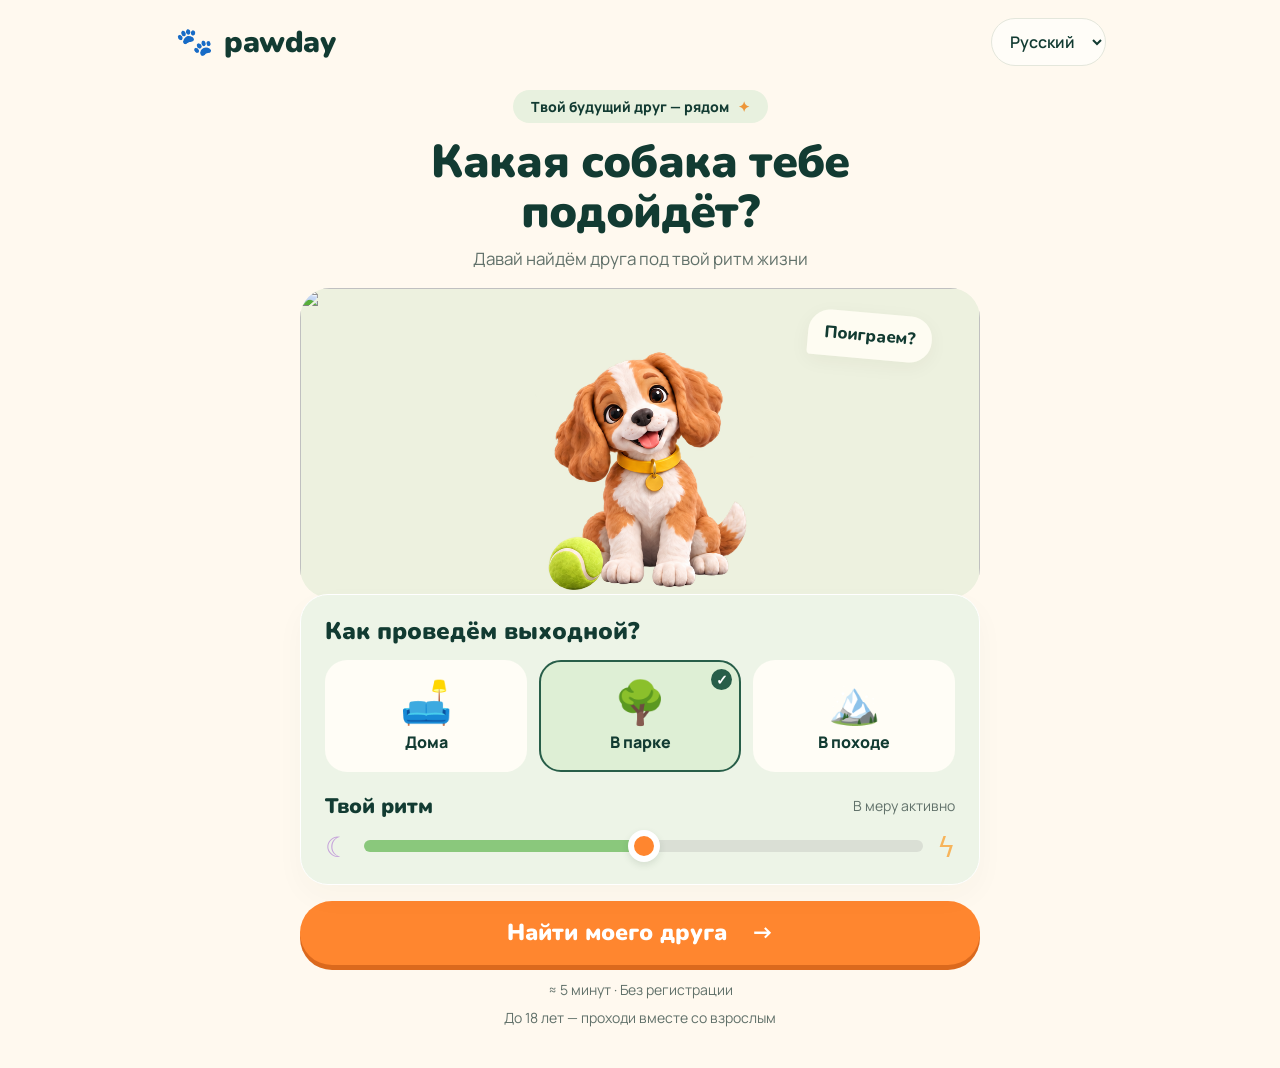
==== index.html @ 29324b91 "Publish Pawday v56 application and styles" ====
<!doctype html><html lang="ru"><head><meta charset="UTF-8"><meta name="viewport" content="width=device-width,initial-scale=1,viewport-fit=cover"><meta name="theme-color" content="#2349db"><title>Pawday — Твоя жизнь с собакой</title><meta name="description" content="Примерь жизнь с собакой: интерактивный подбор на русском, английском и китайском."><link rel="icon" type="image/svg+xml" href="data:image/svg+xml,%3Csvg xmlns='http://www.w3.org/2000/svg' viewBox='0 0 64 64'%3E%3Crect width='64' height='64' rx='18' fill='%232349db'/%3E%3Ctext x='10' y='47' font-size='44'%3E🐾%3C/text%3E%3C/svg%3E"><link rel="stylesheet" href="style.css"><link rel="stylesheet" href="youth-ui.css?v=24"><link rel="stylesheet" href="redesign.css?v=34"><link rel="stylesheet" href="playful.css?v=36"><link rel="stylesheet" href="results-design.css?v=53"><link rel="stylesheet" href="live-counter.css?v=47"><link rel="stylesheet" href="quiz-groups.css?v=51"><link rel="stylesheet" href="result-sharing.css?v=56"></head><body><a class="skip-link" href="#app">Skip to content</a><header><a class="brand" href="#" aria-label="Pawday"><span class="brand-icon" aria-hidden="true">🐾</span><span>pawday</span></a><div class="headright"><span id="prototype" class="badge"></span><select id="language" aria-label="Language"><option value="ru">Русский</option><option value="en">English</option><option value="zh">简体中文</option></select></div></header><main id="app"></main><script src="breeds.js?v=32"></script><script src="breed-evidence.js?v=32"></script><script src="app.js?v=51"></script><script src="breed-photos.js?v=55"></script><script src="breed-ratings.js?v=32"></script><script src="matching.js?v=54"></script><script src="youth-ui.js?v=31"></script><script src="breed-coats.js?v=34"></script><script src="coat-preferences.js?v=45"></script><script src="database-v6.js?v=55"></script><script src="database-v6-adapter.js?v=39"></script><script src="matcher-v6.js?v=51"></script><script src="matcher-v2-ui.js?v=51"></script><script src="live-counter.js?v=51"></script><script src="quiz-groups.js?v=51"></script><script src="redesign.js?v=51"></script><script src="playful.js?v=51"></script><script src="results-design.js?v=47&build=49"></script><script src="share-core.js?v=56"></script><script src="result-sharing.js?v=56"></script></body></html>
---- style.css ----
@import url('https://fonts.googleapis.com/css2?family=Manrope:wght@400;500;600;700;800&display=swap');
:root{font-family:Manrope,Arial,sans-serif;color:#172345;background:#f4f6fb;font-size:16px}*{box-sizing:border-box}body{margin:0}button,select{font:inherit}button,a,select{-webkit-tap-highlight-color:transparent}button{cursor:pointer}header{height:94px;max-width:1320px;margin:auto;padding:20px 40px;display:flex;align-items:center;justify-content:space-between}.brand{font-size:34px;font-weight:800;letter-spacing:-1.5px;text-decoration:none;color:#2349db;display:flex;align-items:center;gap:9px}.headright{display:flex;gap:18px;align-items:center}.badge{font-size:13px;border:1px solid #d4dbe9;border-radius:30px;padding:7px 12px;color:#52607d}select{padding:10px 12px;border:1px solid #cbd2e1;border-radius:12px;background:white;color:#172345;max-width:100%}main{max-width:1240px;margin:16px auto 40px}.shell{display:grid;grid-template-columns:390px 1fr;min-height:710px;background:white;border-radius:30px;overflow:hidden;box-shadow:0 14px 70px #17336e0a}.companion{background:#2349db;color:white;padding:38px 34px;display:flex;flex-direction:column;position:relative}.eyebrow{font-size:13px;font-weight:800;letter-spacing:1.8px;text-transform:uppercase}.companion h2{font-size:36px;line-height:1.16;letter-spacing:-1px;margin:20px 0 10px}.companion p{line-height:1.7;color:#e0e7ff;margin:0}.mascot{width:100%;aspect-ratio:1;object-fit:cover;border-radius:28px;margin:24px 0 18px}.trail{margin-top:auto;display:flex;gap:7px}.trail span{height:6px;background:#ffffff40;border-radius:10px;flex:1}.trail span.done{background:#ffdb69}.helper{margin-top:17px!important;font-size:14px}.work{padding:48px 54px;display:flex;flex-direction:column}.topline{display:flex;justify-content:space-between;align-items:center;color:#64708c;font-size:14px;gap:15px}.chapter{color:#2349db;font-weight:800}.progress{height:5px;background:#e9edf7;border-radius:8px;margin:18px 0 34px;overflow:hidden}.progress div{height:100%;background:#2349db;transition:width .3s}.work h1{font-size:38px;letter-spacing:-1.2px;line-height:1.22;margin:0 0 14px}.intro h1{font-size:52px;line-height:1.12}.sub{line-height:1.7;color:#64708c;margin:0 0 26px}.choices{display:grid;grid-template-columns:1fr 1fr;gap:12px;margin:6px 0 24px}.choice{min-height:96px;border:1.5px solid #dce2ed;background:#fff;border-radius:16px;padding:18px;text-align:left;display:flex;align-items:center;gap:12px;color:#243254;font-weight:600;transition:.15s}.choice:hover{background:#f7f9ff;border-color:#9ab0ff}.choice.selected{background:#edf2ff;border:2px solid #2349db;padding:17.5px;color:#1d3cc1}.ico{font-size:29px;flex-shrink:0}.check{margin-left:auto;color:#2349db;font-size:20px}.bottom{margin-top:auto;display:flex;align-items:center;justify-content:space-between;gap:16px;padding-top:22px}.primary{background:#2349db;color:white;border:0;border-radius:14px;padding:16px 26px;font-weight:700;box-shadow:0 5px 0 #1836aa;min-height:54px}.primary:hover{background:#1d3cc1}.primary:disabled{background:#d8deed;box-shadow:none;color:#78839e;cursor:default}.back,.textbutton{background:none;border:0;color:#60708e;padding:12px 0;font-weight:600}.yellow{background:#ffdd73;color:#172345;box-shadow:0 5px 0 #dcb750}.facts{display:flex;flex-wrap:wrap;gap:10px;margin:10px 0 35px}.facts span{background:#f0f3fa;border-radius:25px;padding:10px 14px;font-size:14px}.intro .eyebrow{color:#2349db;margin:10px 0 22px}.previewnote{padding:16px 18px;border-radius:14px;background:#f4f6fb;color:#61708d;font-size:14px;line-height:1.6;margin-top:28px}.result-wrap{background:white;border-radius:28px;padding:38px}.result-wrap h1{font-size:40px;letter-spacing:-1px;margin:12px 0}.result-top{display:flex;justify-content:space-between;gap:20px;align-items:center}.result-grid{display:grid;grid-template-columns:repeat(3,1fr);gap:18px;margin:28px 0}.dogcard{border:1px solid #dce2ed;border-radius:22px;padding:25px;display:flex;flex-direction:column}.dogcard:first-child{border:2px solid #2349db}.rank{font-weight:800;font-size:13px;color:#2349db;letter-spacing:1px}.dogcard h2{font-size:25px;line-height:1.3;margin:18px 0 5px}.latin{color:#758099;font-size:13px;margin-bottom:18px}.pill{align-self:flex-start;font-size:13px;background:#eff3ff;color:#2349db;border-radius:20px;padding:7px 10px}.dogcard h3{font-size:14px;margin:22px 0 7px}.dogcard p,.dogcard li{font-size:15px;line-height:1.65;color:#5d6c89}.dogcard ul{padding-left:19px;margin:0}.dogcard .textbutton{margin-top:auto;text-align:left;color:#2349db;padding-top:20px}.alert{background:#fff5d6;padding:18px 22px;border-radius:16px;line-height:1.65;margin:20px 0}.panel{background:#f3f6fd;padding:25px;border-radius:18px;margin:20px 0}.day{display:grid;grid-template-columns:repeat(3,1fr);gap:16px}.day p{line-height:1.7;color:#60708e}.day h3{margin-bottom:6px}.result-actions{display:flex;flex-wrap:wrap;gap:14px;align-items:center}.outline{background:white;border:1px solid #cbd4e7;color:#2349db;padding:14px 18px;border-radius:12px;font-weight:700}.compare{overflow:auto;margin:20px 0}table{border-collapse:collapse;width:100%;min-width:580px;font-size:14px}td,th{padding:15px;text-align:left;border-bottom:1px solid #dce2ed;line-height:1.5}th{color:#2349db}button:focus-visible,a:focus-visible,select:focus-visible{outline:3px solid #f2b832;outline-offset:4px}.footnote{font-size:13px;color:#76839a;line-height:1.7;margin-top:24px}.fade{animation:appear .25s ease}@keyframes appear{from{opacity:.5;transform:translateY(6px)}to{opacity:1;transform:none}}@media(min-width:1600px){main{margin-top:45px}}@media(max-width:1000px){main{margin:10px 20px 30px}.shell{grid-template-columns:290px 1fr}.companion{padding:30px 24px}.work{padding:35px 30px}.companion h2{font-size:29px}.intro h1{font-size:40px}.work h1{font-size:32px}.choice{padding:15px;min-height:100px}.choice.selected{padding:14.5px}.result-grid{gap:10px}.dogcard{padding:18px}}@media(max-width:720px){header{height:78px;padding:16px 20px}.brand{font-size:28px}.badge{display:none}.headright{gap:5px}main{margin:5px 12px 24px}.shell{grid-template-columns:1fr;min-height:0;border-radius:22px}.companion{min-height:118px;padding:20px 22px;display:block}.companion .eyebrow,.companion h2,.companion>p:not(.helper),.trail{display:none}.mascot{position:absolute;right:16px;top:6px;width:108px;margin:0;border-radius:18px}.companion .helper{max-width:64%;margin:10px 0!important;font-size:15px;color:white}.work{padding:27px 23px;min-height:540px}.intro{min-height:500px}.work h1{font-size:30px;letter-spacing:-.8px}.intro h1{font-size:39px}.choices{gap:10px}.choice{font-size:14px;min-height:94px;padding:12px;gap:8px}.choice.selected{padding:11.5px}.ico{font-size:25px}.progress{margin:16px 0 25px}.bottom{padding-top:15px}.primary{padding:15px 21px}.result-wrap{padding:24px 18px}.result-wrap h1{font-size:30px}.result-top{align-items:flex-start}.result-grid,.day{grid-template-columns:1fr}.dogcard{padding:22px}.result-actions>button{flex:1}.result-top .outline{padding:10px;font-size:13px}.previewnote{margin-top:20px}}@media(prefers-reduced-motion:reduce){*{animation:none!important;transition:none!important}}
.decision{margin:24px 0;padding:24px 28px;border:1px solid #c9d5f9;border-left:5px solid #2349db;border-radius:16px;background:#f1f5ff}.decision h2{font-size:21px;margin:0 0 12px;line-height:1.35}.decision p,.decision li{font-size:16px;line-height:1.7;color:#364768}.decision p{margin:0 0 12px}.decision ul{padding-left:21px;margin:0}.decision li+li{margin-top:9px}@media(max-width:720px){.decision{padding:20px}.decision h2{font-size:20px}}
.breed-details{margin:18px 0;border-top:1px solid #dce2ed;padding-top:16px}.breed-details summary{color:#2349db;cursor:pointer;font-weight:700;font-size:15px;line-height:1.5}.breed-details dt{font-weight:800;font-size:14px;margin:16px 0 5px}.breed-details dd{margin:0;font-size:15px;line-height:1.7;color:#5d6c89}.breed-details a,.panel a{color:#2349db;overflow-wrap:anywhere}.panel summary{font-weight:700;cursor:pointer}.panel>p{line-height:1.7}.result-grid:has(>.dogcard:only-child){grid-template-columns:minmax(280px,620px)}details summary:focus-visible{outline:3px solid #f2b832;outline-offset:4px}

.conditional-card{border-top:1px solid #dbe2ef;padding:20px 0}.panel li .textbutton{margin:6px 0}.bottom{flex-wrap:wrap}

.review-card{border-top:1px solid #dbe2ef;padding:20px 0}.individual-review>details>summary{cursor:pointer;padding:12px 0;font-weight:700}

.profile-summary{margin:1.5rem 0;padding-top:1rem;border-top:1px solid #dce1ef}.profile-summary dl{margin:0}.profile-summary dt{font-weight:700;margin-top:1rem;color:#1c2446}.profile-summary dd{margin:.35rem 0 0;line-height:1.55}.profile-summary ul{padding-left:1.2rem}.match-status{font-weight:600;color:#3045df}.dogcard .rank{line-height:1.5;letter-spacing:.05em}
---- youth-ui.css ----
/* Expressive editorial cards, clear touch targets, restrained motion. */
:root{--ink:#182240;--blue:#294be8;--blue-dark:#1733b2;--paper:#fff;--canvas:#edf0ff;--yellow:#ffdf58;--line:#d6ddf0;color:var(--ink);background:var(--canvas)}
body{background:var(--canvas)}
header{max-width:1320px;height:96px;padding:22px 36px}.brand{color:var(--ink);gap:10px;font-size:36px;letter-spacing:-2px}.brand-icon{font-size:25px;background:var(--yellow);width:45px;height:45px;border-radius:15px;display:grid;place-items:center;transform:rotate(-8deg)}.badge{border:0;color:#53607d;font-size:14px;padding:0}.headright{gap:24px}#language{border:1.5px solid var(--line);border-radius:99px;font-size:16px;padding:12px 17px;min-height:48px}
main{max-width:1248px;margin:14px auto 48px;padding:0 20px}.shell{border:0;border-radius:32px;box-shadow:none;grid-template-columns:310px minmax(0,1fr);min-height:720px;overflow:visible;background:transparent;gap:22px}.companion{border-radius:30px;overflow:hidden;background:var(--blue);padding:30px 26px;align-self:start;min-height:660px}.companion h2{font-size:36px;line-height:1.12;margin:28px 0 0;letter-spacing:-1.5px}.companion .eyebrow{font-size:12px;color:#ebefff}.mascot{width:calc(100% + 52px);margin:8px -26px 0;border-radius:0;aspect-ratio:1;object-fit:cover;mix-blend-mode:normal;height:auto}.guide-bubble{position:relative;display:flex;align-items:flex-start;gap:12px;background:var(--yellow);color:var(--ink);padding:18px;border-radius:20px 20px 20px 4px;margin-top:4px;transform:rotate(-2deg)}.guide-bubble>span{font-size:24px}.guide-bubble p{font-size:16px;line-height:1.5;color:var(--ink);margin:0}.art-caption{font-size:14px;line-height:1.5!important;margin:20px 0 0!important;color:white!important}.work{background:white;border-radius:30px;padding:34px 40px;min-width:0}.work h1{font-size:clamp(30px,3vw,42px);line-height:1.16;letter-spacing:-1.3px;max-width:750px;color:var(--ink)}h1:focus{outline:none}.sub{color:#52617d;font-size:17px;line-height:1.6;margin-bottom:20px}.welcome-shell{grid-template-columns:minmax(0,1.15fr) minmax(0,.85fr);gap:0;background:white;border-radius:34px;overflow:hidden;min-height:660px}.welcome-art{order:2;border-radius:0;align-self:stretch;min-height:0;padding:28px 30px}.welcome-art h2{display:none}.welcome-art .mascot{width:calc(100% + 60px);margin:5px -30px -28px}.welcome-art .guide-bubble{max-width:360px;margin:0 auto;transform:rotate(-4deg)}.welcome-art .art-caption{text-align:center;margin-top:26px!important}.welcome-shell .intro{order:1;padding:48px 44px;display:flex;justify-content:center;border-radius:0}.intro-label{font-size:13px;font-weight:800;letter-spacing:1.6px;margin-bottom:26px;color:var(--blue)}.intro h1{font-size:clamp(42px,4.8vw,66px);line-height:1.04;letter-spacing:-3px;margin-bottom:25px}.intro .sub{max-width:410px;font-size:18px}.facts{gap:8px;margin:2px 0 25px}.facts span{background:#f1f3ff;font-size:14px;padding:9px 11px;font-weight:600}.start-button{width:100%;display:flex;justify-content:space-between;align-items:center;font-size:18px;min-height:62px}.start-button>span{font-size:28px}.primary{border:2px solid var(--blue);border-radius:17px;box-shadow:0 4px 0 var(--blue-dark);background:var(--blue);min-height:54px;padding:14px 23px;font-size:16px;font-weight:800;transition:transform .15s,box-shadow .15s,background .15s}.primary:hover{background:var(--blue-dark);border-color:var(--blue-dark)}.primary:active{transform:translateY(3px);box-shadow:0 1px 0 var(--blue-dark)}.primary:disabled{border-color:#d9deeb;color:#65728c;background:#e4e8f1;box-shadow:none}.yellow{background:var(--yellow);border-color:var(--yellow);color:var(--ink);box-shadow:0 4px 0 #d2ad20}.yellow:hover{background:#ffe779;border-color:#ffe779}.family-hint{font-size:14px;line-height:1.6;color:#52617d;margin:22px 0 0}.intro-info{font-size:14px;margin:18px 0 0;color:#52617d;line-height:1.65}.intro-info summary{cursor:pointer;color:var(--ink);font-weight:700;padding:5px 0}.intro-info p{margin:14px 0 0}.chapters{display:flex;justify-content:space-between;gap:6px;padding:0 0 28px}.chapter-step{display:flex;align-items:center;gap:7px;color:#5d6982;font-size:13px;font-weight:700}.chapter-step b{display:grid;place-items:center;border-radius:50%;width:28px;height:28px;background:#f0f2f9;font-size:13px;flex-shrink:0}.chapter-step.current{color:var(--blue)}.chapter-step.current b{background:var(--yellow);color:var(--ink);box-shadow:0 0 0 3px #fff7cf}.chapter-step.complete b{background:var(--blue);color:white}.topline{font-weight:800;color:var(--blue);font-size:14px}.step-total{font-weight:500;color:#66728b}.progress{height:9px;margin:12px 0 30px;background:#e9edfb;border-radius:99px}.progress div{background:var(--blue);border-radius:99px;transition:width .25s ease}.question-content{flex:1}.answer-hint{font-size:14px;color:#5d6982;font-weight:600;margin:0 0 12px}.choices{gap:12px;margin:0 0 18px}.choice{position:relative;display:grid;grid-template-columns:40px 1fr 24px;align-items:center;gap:12px;min-height:104px;padding:18px 15px;border:2px solid #e0e4f0;border-radius:20px;box-shadow:0 3px 0 #e0e4f0;background:white;color:var(--ink);font-size:16px;line-height:1.4;font-weight:700;transition:transform .16s,background .16s,border-color .16s;touch-action:manipulation}.choice .ico{display:grid;place-items:center;font-size:30px;width:40px}.choice-marker{display:grid;place-items:center;width:24px;height:24px;border:1.5px solid #d7ddef;border-radius:50%;color:#71809b;font-size:16px}.choice.selected{padding:18px 15px;background:#eef1ff;border:2px solid var(--blue);box-shadow:0 3px 0 var(--blue);color:var(--blue-dark)}.choice.selected .choice-marker{background:var(--blue);color:white;border-color:var(--blue)}.choice:active{transform:translateY(2px)}@media(hover:hover){.choice:hover{transform:translateY(-2px);background:#f6f7ff;border-color:#b1bcf1}.choice.selected:hover{border-color:var(--blue)}}.question-help{font-size:14px;color:#53607a;line-height:1.65;margin-top:16px}.question-help summary{cursor:pointer;min-height:44px;padding:12px 0;font-weight:700}.question-help p{margin:0 0 12px}.bottom{padding:22px 0 4px;margin-top:16px;border-top:1px solid #e5e9f5;gap:12px;flex-wrap:wrap}.bottom .primary{margin-left:auto;min-width:160px}.back{padding:14px 8px;min-height:48px;font-size:16px;color:#4f5b78}.return-results{width:100%;text-align:right;font-size:14px}.select-label{display:block;font-weight:700;margin:14px 0 8px;font-size:16px}#favorite-breed{width:100%;min-height:58px;border:2px solid #cdd6ee;font-size:16px;border-radius:16px;padding:14px}.outline{border:2px solid var(--line);border-radius:16px;font-size:16px;min-height:48px}.result-wrap{background:transparent;border-radius:0;padding:16px 0}.result-top .eyebrow{font-size:13px}.result-wrap>h1{font-size:clamp(32px,4.5vw,54px);line-height:1.12;letter-spacing:-1.8px;max-width:880px;margin:24px 0 18px}.result-wrap>.sub{max-width:820px;font-size:18px}.result-grid{gap:18px;align-items:start}.dogcard{border:0;border-radius:25px;padding:25px;background:white;box-shadow:0 5px 0 #d9dff3;overflow:hidden}.dogcard:first-child{border:0}.rank{display:flex;align-items:center;gap:10px;font-size:13px;letter-spacing:0!important;color:var(--blue)}.option-number{background:var(--yellow);border-radius:12px;display:grid;place-items:center;width:38px;height:38px;font-size:16px;flex-shrink:0}.dogcard:nth-child(2) .option-number{background:#dce8ff}.dogcard:nth-child(3) .option-number{background:#ffdce6}.dogcard h2{font-size:28px;letter-spacing:-.8px;margin:20px 0 6px}.latin{font-size:14px;color:#56627c}.pill{font-size:14px;padding:8px 12px;border-radius:99px;background:#edf1ff;color:var(--blue-dark)}.dogcard h3{font-size:16px;font-weight:800;margin:20px 0 8px}.dogcard p,.dogcard li,.breed-details dd{font-size:16px;line-height:1.6;color:#4c5c78}.dogcard .group-label{font-size:14px;color:var(--blue-dark);font-weight:700;margin-bottom:0}.dogcard .textbutton{border-top:1px solid var(--line);padding:16px 0 0;margin-top:20px;font-size:16px}.match-reasons{margin:16px 0 0;color:#4c5c78}.match-reasons summary{font-size:15px;line-height:1.5;font-weight:700;cursor:pointer;padding:10px 0}.match-reasons li{margin:8px 0}.profile-summary{border-top:2px solid #eef1fa;margin:20px 0 0;padding-top:2px}.strength-list{list-style:none;padding:0!important}.strength-list li{padding:8px 0 8px 20px;position:relative}.strength-list li:before{content:'+';position:absolute;left:0;color:var(--blue);font-weight:800}.life-fact{display:flex;gap:12px;background:#f1f4ff;border-radius:16px;padding:16px;margin:18px 0}.life-fact>span{font-size:26px;color:var(--blue)}.life-fact strong{font-size:14px;color:var(--ink)}.life-fact p{font-size:15px!important;line-height:1.6;margin:7px 0 0}.life-fact a{color:var(--blue-dark)}.fact-fold{border-bottom:1px solid var(--line)}.fact-fold summary{cursor:pointer;padding:16px 0;font-weight:800;font-size:16px;color:var(--ink);line-height:1.5}.fact-fold summary>span{font-size:20px;color:var(--blue);margin-right:4px}.fact-fold h4{font-size:15px;margin:12px 0 6px}.fact-fold p{margin:8px 0 16px}.footnote,.dogcard .footnote{font-size:14px;line-height:1.6;color:#596781}.breed-details{margin:18px 0 0}.breed-details summary{font-size:15px;min-height:44px;padding:10px 0}.breed-details dt{font-size:15px}.panel{border-radius:22px;background:white;padding:26px}.panel h2{font-size:26px;letter-spacing:-.6px;line-height:1.25}.panel h3{font-size:23px;line-height:1.25}.panel p,.panel li{font-size:16px;line-height:1.65}.panel .profile-summary{max-width:780px}.panel .profile-summary h3{font-size:17px}.conditional-card,.review-card{padding:24px 0}.conditional-card h3,.review-card h3{margin-top:18px}.previewnote{background:#e3e9fb;color:#4a5c79;font-size:14px;line-height:1.7;border-radius:20px}.decision{background:#e1e8ff;border:0;border-left:4px solid var(--blue);border-radius:20px;padding:25px}.compare{background:white;border-radius:20px}td,th{font-size:15px}.skip-link{position:absolute;top:-100px;left:20px;background:var(--yellow);padding:12px 20px;color:var(--ink);z-index:10;border-radius:10px}.skip-link:focus{top:10px}button:focus-visible,a:focus-visible,select:focus-visible,summary:focus-visible{outline:3px solid #172345;outline-offset:4px}.fade{animation:appear .2s ease}.question-help[open],.fact-fold[open]{padding-bottom:8px}
@media(min-width:1400px){main{margin-top:20px}.welcome-shell{min-height:700px}.welcome-shell .intro{padding:55px}}
@media(max-width:1100px){.shell{grid-template-columns:260px minmax(0,1fr);gap:18px}.companion{padding:25px 22px}.mascot{width:calc(100% + 44px);margin-left:-22px;margin-right:-22px}.companion h2{font-size:31px}.work{padding:30px}.chapter-step{font-size:12px;gap:5px}.chapter-step b{width:25px;height:25px}.welcome-shell{grid-template-columns:1.1fr .9fr;gap:0}.welcome-shell .intro{padding:36px}.welcome-art .mascot{width:calc(100% + 44px);margin:10px -22px 0}.intro h1{font-size:51px}.choice{grid-template-columns:32px 1fr 22px;gap:8px;font-size:16px}.choice .ico{width:32px;font-size:27px}.result-grid{grid-template-columns:repeat(2,minmax(0,1fr))}}
@media(max-width:800px){header{padding:18px 22px;height:82px}.badge{display:none}main{padding:0 14px;margin:6px auto 30px}.shell{grid-template-columns:1fr;gap:12px;min-height:0}.quiz-shell .companion{min-height:0;padding:16px 20px;border-radius:20px;display:flex;flex-direction:row;align-items:center;gap:14px}.quiz-shell .companion .eyebrow,.quiz-shell .companion h2,.quiz-shell .art-caption{display:none}.quiz-shell .mascot{position:static;margin:0;width:62px;height:62px;border-radius:16px;flex-shrink:0}.quiz-shell .guide-bubble{background:none;transform:none;padding:0;margin:0}.quiz-shell .guide-bubble>span{display:none}.quiz-shell .guide-bubble p{color:white;font-size:14px;line-height:1.5;display:block}.work{padding:26px;border-radius:24px;min-height:0}.chapters{padding-bottom:22px}.chapter-step{font-size:13px;gap:6px}.progress{margin-bottom:24px}.work h1{font-size:33px}.choices{margin-top:0}.bottom{background:white;position:sticky;bottom:0;z-index:2;padding:16px 0 max(12px,env(safe-area-inset-bottom));margin-top:18px}.quiz-work{padding-bottom:0}.welcome-shell{gap:0;display:grid;grid-template-columns:1fr}.welcome-art{order:0;min-height:152px;padding:18px 20px;border-radius:0;display:flex;align-items:center;gap:18px}.welcome-art .eyebrow,.welcome-art .art-caption{display:none}.welcome-art .mascot{position:static;margin:-18px 0;width:145px;height:152px;border-radius:0;order:2;flex-shrink:0}.welcome-art .guide-bubble{transform:none;padding:14px;max-width:none;margin:0;border-radius:17px 17px 4px 17px;order:1}.welcome-art .guide-bubble p{font-size:15px;color:var(--ink);display:block}.welcome-art .guide-bubble>span{display:none}.welcome-shell .intro{padding:30px;min-height:0}.intro h1{font-size:45px;letter-spacing:-2px}.intro-label{margin-bottom:18px}.intro .sub{font-size:17px;max-width:500px}.facts{margin-bottom:22px}.result-wrap{padding:12px 4px}.result-wrap h1{font-size:38px;letter-spacing:-1.2px}.result-top .outline{font-size:14px;padding:10px 12px;flex-shrink:0}.result-top{gap:14px}.result-grid{grid-template-columns:1fr}.dogcard{padding:24px}.dogcard h2{font-size:30px}.result-wrap>.sub{font-size:16px}.day{grid-template-columns:1fr}.panel{padding:22px}.result-grid:has(>.dogcard:only-child){grid-template-columns:1fr}}
@media(max-width:430px){header{padding:15px 18px;height:76px}.brand{font-size:30px}.brand-icon{width:38px;height:38px;font-size:22px;border-radius:12px}#language{font-size:14px;min-height:44px;padding:10px 12px}main{padding:0 10px}.work{padding:23px 19px}.quiz-work{padding-bottom:0}.work h1{font-size:29px;letter-spacing:-.8px}.sub{font-size:16px}.choices{grid-template-columns:1fr}.choices.many-options{grid-template-columns:repeat(2,minmax(0,1fr))}.choice{min-height:76px;padding:15px 14px;grid-template-columns:35px 1fr 24px}.choice.selected{padding:15px 14px}.many-options .choice{grid-template-columns:1fr 24px;gap:6px;min-height:92px;padding:13px}.many-options .choice.selected{padding:13px}.many-options .ico{display:none}.choice-label{font-size:16px}.chapters{gap:8px}.chapter-step>span{position:absolute;width:1px;height:1px;overflow:hidden;clip-path:inset(50%);white-space:nowrap}.chapter-step{flex:1}.chapter-step b{width:100%;height:26px;border-radius:9px}.topline{font-size:13px}.quiz-shell .companion{padding:12px 16px;gap:10px}.quiz-shell .mascot{width:52px;height:52px}.bottom{gap:8px}.bottom .primary{padding:14px 16px;min-width:140px}.welcome-shell .intro{padding:26px 22px}.intro h1{font-size:41px;letter-spacing:-1.7px}.welcome-art{padding:14px 16px;min-height:130px;gap:8px}.welcome-art .mascot{width:112px;height:134px;margin:-14px 0}.welcome-art .guide-bubble{padding:12px}.welcome-art .guide-bubble p{font-size:14px}.intro-label{font-size:12px;margin-bottom:16px}.result-wrap>h1{font-size:33px}.result-top .eyebrow{font-size:11px;letter-spacing:1px}.dogcard{padding:22px}.panel h2{font-size:24px}}
@media(prefers-reduced-motion:reduce){*,*:before,*:after{animation:none!important;transition:none!important;scroll-behavior:auto!important}.choice:hover,.choice:active,.primary:active{transform:none}}

@media(hover:hover) and (prefers-reduced-motion:no-preference){.welcome-art .mascot{transition:transform .4s ease}.welcome-art:hover .mascot{transform:rotate(2deg) scale(1.025)}}
/* Compact questionnaire: keep every answer discoverable on a phone. */
.quiz-shell .companion{display:none}.quiz-shell{display:block;max-width:780px;margin:0 auto;min-height:0}.quiz-work{padding:24px 30px 12px;min-height:0}.quiz-work .chapters{padding-bottom:14px}.quiz-work .progress{height:7px;margin:9px 0 18px}.quiz-work h1{font-size:30px;line-height:1.18;margin-bottom:10px}.quiz-work .sub{font-size:16px;line-height:1.45;margin-bottom:12px}.quiz-work .answer-hint{margin-bottom:8px}.quiz-work .choices{gap:9px}.quiz-work .choice,.quiz-work .choice.selected{min-height:65px;padding:11px 13px;border-radius:14px;grid-template-columns:30px 1fr 22px;font-size:16px;box-shadow:0 2px 0 #dce2f0}.quiz-work .choice.selected{box-shadow:0 2px 0 var(--blue)}.quiz-work .ico{font-size:24px;width:30px}.quiz-work .choice-marker{width:22px;height:22px}.quiz-work .question-help{margin-top:4px}.quiz-work .question-help summary{min-height:40px;padding:9px 0}.quiz-work .bottom{margin-top:6px;padding-top:12px}.breed-photo{margin:0 0 20px}.breed-photo img{display:block;width:100%;aspect-ratio:4/3;object-fit:cover;border-radius:17px;background:#e8edfa}.breed-photo figcaption{font-size:12px;line-height:1.45;color:#5b6880;margin-top:7px}.breed-photo figcaption a{color:#4c5da0}.conditional-card .breed-photo,.review-card .breed-photo{max-width:360px}.photo-unavailable{background:#edf1fb;padding:24px;border-radius:16px;line-height:1.5}
@media(max-width:800px){.quiz-work{padding:20px 22px 0}.quiz-work .bottom{padding-bottom:max(12px,env(safe-area-inset-bottom))}.quiz-work h1{font-size:28px}}
@media(max-width:430px){header{height:66px;padding-top:10px;padding-bottom:10px}.quiz-work{padding:17px 16px 0}.quiz-work .chapters{padding-bottom:10px}.quiz-work h1{font-size:25px;line-height:1.15}.quiz-work .sub{font-size:15px;line-height:1.4;margin-bottom:10px}.quiz-work .choices,.quiz-work .choices.many-options{grid-template-columns:1fr;gap:8px;margin-bottom:6px}.quiz-work .choice,.quiz-work .choice.selected,.quiz-work .many-options .choice,.quiz-work .many-options .choice.selected{grid-template-columns:26px 1fr 20px;min-height:49px;padding:9px 10px;gap:9px}.quiz-work .many-options .ico{display:grid}.quiz-work .choice-label{font-size:15px;line-height:1.3}.quiz-work .ico{width:26px;font-size:22px}.quiz-work .choice-marker{width:20px;height:20px;font-size:14px}.quiz-work .progress{margin-bottom:15px}.quiz-work .bottom{padding-top:9px}.quiz-work .bottom .primary{min-height:48px;padding:11px 16px}.quiz-work .back{min-height:44px;padding:11px 4px}.quiz-work .question-help summary{padding:8px 0;min-height:36px}.quiz-work .answer-hint{font-size:13px}.quiz-work .topline{font-size:12px}}
@media(max-width:430px) and (max-height:730px){.quiz-work .chapters{display:none}.quiz-work h1{font-size:23px}.quiz-work .choice,.quiz-work .choice.selected,.quiz-work .many-options .choice,.quiz-work .many-options .choice.selected{min-height:46px;padding:8px 10px}.quiz-work .sub{margin-bottom:7px}}

.breed-photo img{object-fit:contain;background:white}.result-wrap>.panel>.breed-photo{max-width:360px}

@media(max-width:430px){.quiz-work .choices.numeric-options{grid-template-columns:repeat(2,minmax(0,1fr))}.quiz-work .numeric-options .choice,.quiz-work .numeric-options .choice.selected{grid-template-columns:1fr 20px;min-height:49px}.quiz-work .numeric-options .ico{display:none}}

.exploration-card{margin-top:24px;padding-top:20px;border-top:2px solid var(--line,#d8def0)}
.exploration-card .result-actions{gap:8px;flex-wrap:wrap}.exploration-card .outline{font-size:14px;min-height:44px;padding:8px 12px}

/* A photo wall for discovery; a compact, answer-driven meeting journey. */
.welcome-shell{grid-template-columns:minmax(0,1fr) minmax(0,1.12fr);min-height:0;align-items:stretch}
.dog-gallery{order:2;padding:28px;background:#304be7;color:white;min-width:0;overflow:hidden;position:relative}
.gallery-heading{display:flex;justify-content:space-between;align-items:center;font-size:13px;font-weight:800;letter-spacing:1px;margin-bottom:20px}.gallery-heading>span:last-child{color:#ffe364;font-size:30px}
.dog-mosaic{display:grid;grid-template-columns:repeat(3,minmax(0,1fr));gap:12px;align-items:start;padding:5px}
.mosaic-dog{margin:0;background:white;border-radius:18px;padding:7px;color:#192443;box-shadow:0 7px 0 #1934ae;transition:transform .2s;min-width:0}
.mosaic-dog img{display:block;width:100%;height:auto;aspect-ratio:1/1.2;object-fit:contain;background:white;border-radius:12px}
.mosaic-dog figcaption{padding:8px 4px 5px;line-height:1.25}.mosaic-dog strong{display:block;font-size:14px}.mosaic-dog figcaption span{display:inline-block;font-size:12px;color:#56627e;margin-top:5px}
.dog-0{transform:rotate(-5deg);margin-top:16px}.dog-1{transform:rotate(3deg)}.dog-2{transform:rotate(5deg);margin-top:18px}.dog-3{transform:rotate(-3deg)}.dog-4{transform:rotate(4deg);margin-top:12px}.dog-5{transform:rotate(-4deg)}
.gallery-footer{display:flex;align-items:center;gap:14px;margin:24px 4px 12px}.gallery-footer>span{font-size:38px;color:#ffe364}.gallery-footer p{font-size:18px;font-weight:700;line-height:1.35;color:white;margin:0}.gallery-credits{font-size:12px;line-height:1.5;color:#e4e9ff}.gallery-credits summary{cursor:pointer;min-height:28px}.gallery-credits a{color:white}
.friendship-journey{margin:13px 0 17px;background:#f0f3ff;border-radius:18px;padding:10px 14px 8px}.journey-labels{display:flex;justify-content:space-between;font-size:13px;font-weight:700;color:#3447b1}.journey-lane{height:48px;position:relative;margin:0 8px 0 0}.journey-track{position:absolute;left:20px;right:28px;top:26px;border-top:3px dashed #bdc7f2}.journey-traveller{position:absolute;left:calc(var(--journey) * (100% - 100px));top:8px;animation:journey-walk .55s ease-out both;z-index:2}.journey-traveller>span{display:grid;place-items:center;width:38px;height:38px;border:3px solid #233dc8;background:#ffe365;color:#192443;border-radius:50%;font-size:29px;line-height:1}.journey-dog{position:absolute;right:0;top:0;width:52px;height:52px;object-fit:cover;border-radius:50%;border:3px solid white;background:#304be7}.journey-heart{position:absolute;right:59px;top:14px;color:#df4775;font-size:24px}.journey-caption{font-size:12px!important;line-height:1.35!important;margin:5px 0 0!important;color:#53617e!important}
@keyframes journey-walk{from{left:calc(var(--journey-from) * (100% - 100px))}to{left:calc(var(--journey) * (100% - 100px))}}
@media(hover:hover){.mosaic-dog:hover{transform:translateY(-5px) rotate(0)}}
@media(max-width:800px){.welcome-shell{display:flex;flex-direction:column}.welcome-shell .intro{order:1;padding:28px}.dog-gallery{order:2;padding:20px}.dog-mosaic{grid-template-columns:repeat(3,minmax(0,1fr));gap:12px}.mosaic-dog img{aspect-ratio:1.1}.welcome-shell .intro h1{max-width:600px}.gallery-footer{margin-top:16px}}
@media(max-width:430px){.welcome-shell .intro{padding:23px 21px}.intro h1{font-size:38px}.intro .sub{font-size:16px;margin-bottom:12px}.intro-label{margin-bottom:14px}.facts{margin-bottom:16px}.family-hint{margin-top:14px}.dog-gallery{padding:16px 12px}.gallery-heading{font-size:11px;letter-spacing:.5px;margin-bottom:10px}.dog-mosaic{gap:9px}.mosaic-dog{padding:4px;border-radius:13px}.mosaic-dog strong{font-size:12px}.mosaic-dog figcaption{padding:6px 2px}.mosaic-dog figcaption span{font-size:12px}.gallery-footer p{font-size:16px}.friendship-journey{margin:9px 0 12px;padding:7px 10px 6px}.journey-labels{font-size:12px}.journey-lane{height:43px}.journey-dog{width:46px;height:46px}.journey-traveller>span{width:33px;height:33px;font-size:25px}.journey-caption{font-size:12px!important}}
@media(prefers-reduced-motion:reduce){.journey-traveller{animation:none}.mosaic-dog{transition:none}}

/* Override intrinsic HTML image height at every result-card width. */
.breed-photo{width:100%;max-width:400px;min-width:0}.breed-photo img{width:100%;height:auto;max-height:300px;aspect-ratio:4/3;object-fit:contain}.dogcard,.conditional-card,.review-card,.exploration-card{min-width:0}.mosaic-dog{align-self:stretch}.mosaic-dog img{max-width:100%;height:auto}
@media(max-width:600px){.breed-photo img{max-height:230px}.dog-mosaic .mosaic-dog{transform:none;margin-top:0}.dog-mosaic{align-items:stretch}.mosaic-dog strong{overflow-wrap:anywhere}}

.story-opening{order:2;display:flex;flex-direction:column;justify-content:center;background:#eaf0ff;padding:24px;min-width:0}.story-opening img{display:block;width:100%;height:auto;aspect-ratio:3/2;object-fit:contain;border-radius:24px}.story-opening p{font-size:20px;line-height:1.45;text-align:center;font-weight:700;color:#253cba;max-width:430px;margin:18px auto}.welcome-shell+.dog-gallery{margin-top:22px;border-radius:28px}.welcome-shell+.dog-gallery .dog-mosaic{grid-template-columns:repeat(6,minmax(0,1fr))}.welcome-shell+.dog-gallery .mosaic-dog img{aspect-ratio:1}.story-finish{display:flex;align-items:center;gap:22px;border-radius:24px;background:#edf2ff;margin:16px 0 24px;padding:12px 20px;overflow:hidden}.story-finish img{width:210px;height:140px;object-fit:contain;flex-shrink:0;border-radius:18px}.story-finish span{font-size:12px;font-weight:800;letter-spacing:1px;color:#3448bd}.story-finish p{font-size:26px;line-height:1.2;color:#172444;font-weight:800;margin:8px 0}.friendship-journey{background:#304be7;box-shadow:0 4px 0 #1b32ac;border:2px solid #304be7}.journey-labels{color:white}.journey-caption{color:#fff!important}.journey-track{border:0;height:8px;background:#798bff;border-radius:9px;overflow:hidden}.journey-track:after{content:'';display:block;width:calc(var(--journey) * 100%);height:100%;background:#ffe365;border-radius:9px;transition:width .4s}.journey-traveller>span{border-color:white;background:#ffe365;box-shadow:0 2px 0 #142990}.journey-heart{color:#ffdb6c}.journey-dog{border-color:#ffe365}
@media(max-width:800px){.story-opening{order:0;padding:12px 20px}.story-opening img{max-height:230px}.story-opening p{font-size:17px;margin:8px auto}.welcome-shell+.dog-gallery .dog-mosaic{grid-template-columns:repeat(3,minmax(0,1fr))}.story-finish{gap:12px;padding:10px 12px}.story-finish img{width:140px;height:105px}.story-finish p{font-size:21px}}
@media(max-width:430px){.story-opening img{max-height:190px}.story-opening p{font-size:16px}.story-finish img{width:110px;height:90px}.story-finish p{font-size:18px}.story-finish span{font-size:11px;letter-spacing:.3px}.story-finish{margin:12px 0 18px}.friendship-journey{margin-bottom:15px}}
@media(prefers-reduced-motion:reduce){.journey-track:after{transition:none}}
---- redesign.css ----
@import url('https://fonts.googleapis.com/css2?family=Manrope:wght@400;500;600;700&family=Unbounded:wght@600;700&display=swap');
:root{--bg:#edeffb;--ink:#171c45;--muted:#4a5078;--accent:#2f43c8;--line:#e2e5f5;--yellow:#f6d55c;--display:Unbounded,Manrope,sans-serif;background:var(--bg);color:var(--ink);font-family:Manrope,Arial,sans-serif}
body{background:var(--bg);color:var(--ink);padding-top:env(safe-area-inset-top,0px);padding-bottom:env(safe-area-inset-bottom,0px)}
body>header{max-width:1060px;height:auto;padding:24px 24px 0}.brand{font:700 24px var(--display);letter-spacing:-.5px;color:var(--ink);gap:10px}.brand-icon{width:40px;height:40px;border-radius:12px;background:var(--yellow);display:grid;place-items:center;font-size:23px}#prototype{display:none}#language{height:44px;border:1.5px solid #d3d7f0;border-radius:24px;background:white;color:var(--ink);padding:0 14px;font-weight:600}main#app{max-width:1060px;margin:auto;padding:0 24px 40px}button:focus-visible,a:focus-visible,select:focus-visible{outline:3px solid var(--accent);outline-offset:4px}
.template-page{max-width:590px;margin:auto}.template-page.is-opening{max-width:none}.template-intro{padding-top:44px;display:grid;grid-template-columns:1fr 1fr;column-gap:44px;align-items:center}.template-hero .eyebrow{font-size:12px;letter-spacing:2.4px;color:var(--accent);font-weight:700}.template-hero h1{font:700 clamp(28px,3.6vw,42px)/1.16 var(--display);letter-spacing:-.8px;margin:16px 0}.template-hero p{font-size:17px;line-height:1.6;color:var(--muted);margin:0}.template-examples{grid-column:2;grid-row:1/3;min-width:0}.template-fan{position:relative;height:274px;max-width:390px;margin:20px auto 0}.fan-slot{position:absolute;top:38px}.fan-slot.left{left:4px;transform:rotate(-9deg)}.fan-slot.right{right:4px;transform:rotate(9deg)}.fan-slot.center{left:50%;top:0;margin-left:-80px;z-index:2}.fan-card{width:138px;padding:10px;background:#fff;border-radius:20px;box-shadow:0 10px 24px #171c451a;display:flex;flex-direction:column;gap:8px;animation:template-float 4.2s ease-in-out infinite}.center .fan-card{width:160px;padding:12px;border-radius:22px;box-shadow:0 16px 36px #171c452e}.left .fan-card{animation-delay:-1.4s}.right .fan-card{animation-delay:-2.8s}.fan-photo{height:96px;background:#eef0ff;border-radius:14px;overflow:hidden}.center .fan-photo{height:116px;background:#fde7c8}.right .fan-photo{background:#ffe3d3}.fan-photo img{height:100%;width:100%;object-fit:contain}.fan-card strong{font-size:14px;line-height:1.3}.center strong{font-size:16px}.fan-match{align-self:flex-start;border-radius:10px;background:var(--bg);color:var(--accent);padding:4px 8px;font-size:12px;font-weight:700}.center .fan-match{background:var(--accent);color:white}.fan-caption{text-align:center;font-size:14px;color:var(--muted);margin:6px 0}.template-consider{padding-top:28px;font-size:14px}.template-chips{display:flex;flex-wrap:wrap;gap:8px;margin-top:12px}.template-chips span{display:flex;align-items:center;gap:6px;background:#fff;border-radius:18px;padding:8px 12px;font-weight:600}.template-chips i{font-style:normal;color:var(--accent);font-size:18px}.template-meta{font-size:14px;color:var(--muted);line-height:1.6}
.template-question-wrap{position:relative;max-width:560px;margin:106px auto 0}.template-dog{position:absolute;right:18px;top:-104px;width:140px;height:120px;object-fit:contain;z-index:1}.template-dog.happy{animation:template-hop .5s ease-in-out}.template-question{position:relative;padding:28px;border-radius:28px;background:#fff;box-shadow:0 12px 32px #171c451a;display:flex;flex-direction:column;gap:16px}.template-progress-top{display:flex;justify-content:space-between;font-size:14px;font-weight:700;color:var(--muted)}.template-progress{height:6px;background:var(--bg);border-radius:4px;overflow:hidden;margin-top:-8px}.template-progress>div{height:100%;background:var(--accent);border-radius:4px;transition:width .4s}.template-question h2{font:700 23px/1.25 var(--display);letter-spacing:-.4px;margin:4px 0 0}.template-question-sub{font-size:16px;line-height:1.5;color:var(--muted);margin:0}.template-answer-hint{font-size:14px;margin:0;color:var(--muted)}.template-options{display:flex;flex-direction:column;gap:10px}.template-option{display:flex;align-items:center;justify-content:space-between;gap:14px;min-height:56px;padding:14px 18px;border-radius:16px;border:2px solid var(--line);background:#fff;color:var(--ink);text-align:left;font-size:16px;font-weight:600;line-height:1.4;transition:background .2s,border-color .2s}.template-option:hover{border-color:#aab3ef}.template-dot{width:20px;height:20px;flex-shrink:0;border:2px solid #c5cae6;border-radius:50%;background:white}.template-dot.multi{border-radius:6px}.template-option[aria-pressed=true]{border-color:var(--accent);background:#eef0ff}.template-option[aria-pressed=true] .template-dot{border:6px solid var(--accent)}.template-next{display:flex;align-items:center;justify-content:space-between;min-height:60px;padding:16px 22px;border:0;border-radius:18px;background:var(--yellow);box-shadow:0 5px 0 #c9a93a;color:var(--ink);font-size:17px;font-weight:700}.template-next[hidden]{display:none}.template-next:active{transform:translateY(3px);box-shadow:0 2px 0 #c9a93a}.template-back{background:none;border:0;color:var(--muted);padding:10px;font-size:14px;min-height:44px}.template-help{font-size:14px;color:var(--muted)}.template-help summary{cursor:pointer;padding:8px 0}.template-help p{line-height:1.6}.template-hint,.template-footnote{text-align:center;font-size:14px;line-height:1.5;color:var(--muted);margin:0}.template-footnote{max-width:550px;margin:24px auto}.result-wrap h1,.result-wrap h2{font-family:var(--display)}.result-wrap{padding-top:36px}.dogcard,.panel,.decision{border-radius:24px;box-shadow:0 10px 24px #171c450d}.primary{background:var(--yellow);color:var(--ink);box-shadow:0 5px 0 #c9a93a}.breed-photo img{object-fit:contain;background:transparent}
@keyframes template-float{50%{transform:translateY(-8px)}}@keyframes template-hop{50%{transform:translateY(-12px)}}
@media(max-width:700px){body>header{max-width:430px;padding:20px 20px 0}.brand{font-size:22px}main#app{padding:0 20px 40px}.template-page{max-width:390px}.template-page.is-opening{max-width:390px}.template-intro{display:flex;flex-direction:column;align-items:stretch;padding-top:32px;gap:0}.template-hero h1{font-size:31px;line-height:1.12;margin:14px 0}.template-hero p{font-size:16px;line-height:1.5}.template-fan{height:262px;margin-top:28px}.template-consider{padding-top:28px}.template-question-wrap{margin-top:96px}.template-question{padding:24px 20px;gap:18px}.template-question h2{font-size:22px}.template-progress{margin-top:-10px}.result-wrap h1{font-size:28px}.result-wrap h2{font-size:21px}}
@media(max-width:360px){.template-hero h1{font-size:27px}.fan-card{width:118px}.center .fan-card{width:146px}.fan-slot.center{margin-left:-73px}.template-option{padding:12px}.template-question{padding:22px 16px}}
@media(prefers-reduced-motion:reduce){*,*::before,*::after{animation:none!important;transition:none!important;scroll-behavior:auto!important}}

/* Six aligned frames: idle wag on row one, a one-shot ball game on row two. */
.template-dog.mascot-button{border:0;padding:0;background:transparent;box-shadow:none;display:grid;place-items:center;cursor:pointer;border-radius:20px;touch-action:manipulation}
.mascot-sprite{display:block;width:120px;height:120px;background-image:url('mascot-sprites.png');background-size:300% 200%;background-repeat:no-repeat;animation:mascot-wag 1.2s steps(1,end) infinite}
.mascot-button.is-playing .mascot-sprite{animation:mascot-play 1.1s steps(1,end) 1,mascot-wag 1.2s steps(1,end) 1.1s infinite}
@keyframes mascot-wag{0%,100%{background-position:0 0}25%,75%{background-position:50% 0}50%{background-position:100% 0}}
@keyframes mascot-play{0%{background-position:0 100%}25%{background-position:50% 100%}55%{background-position:100% 100%}80%,100%{background-position:0 0}}
@media(prefers-reduced-motion:reduce){.mascot-sprite,.mascot-button.is-playing .mascot-sprite{animation:none!important;background-position:0 0}.mascot-button:active{opacity:.85}}

/* Compact questions retain readable text and 44px touch targets. */
.template-question{padding:20px;gap:10px;border-radius:24px}
.template-question h2{font-size:21px;line-height:1.22;margin:4px 0}
.template-progress{margin-top:-3px}
.template-options{gap:7px}
.template-option{min-height:46px;padding:9px 13px;gap:10px;border-radius:13px;font-size:16px;line-height:1.3;transition:background .18s,border-color .18s,transform .15s}
.template-option:active{transform:scale(.98)}
.template-dot{width:18px;height:18px}
.template-help summary{padding:5px 0;min-height:32px}
.compact-actions{display:flex;align-items:center;flex-wrap:wrap;gap:8px}
.compact-actions .template-next{order:2;flex:1;min-height:46px;padding:11px 16px;font-size:16px;border-radius:14px}
.compact-actions .template-next:disabled{background:#eceef8;color:#6b7191;box-shadow:none;cursor:default}
.compact-actions .template-back{order:1;min-height:44px;padding:8px 10px}
.compact-actions .template-hint{order:3;flex-basis:100%;font-size:14px;margin-top:2px}
.compact-actions [data-return-results]{order:4;flex-basis:100%}
.selection-count{display:inline-block;font-weight:700;color:var(--accent);margin-left:6px}
.template-footnote{margin:14px auto;font-size:14px}
.question-enter{animation:question-arrive .23s ease-out}
.answer-pop .template-dot{animation:answer-check .25s ease-out}
@keyframes question-arrive{from{opacity:.4;transform:translateY(9px)}to{opacity:1;transform:translateY(0)}}
@keyframes answer-check{50%{transform:scale(1.25)}}
@media(max-width:700px){
 body>header{padding-top:12px}
 main#app{padding:0 14px 20px}
 .template-question{padding:16px;gap:9px}
 .template-question h2{font-size:20px}
 .template-options{gap:6px}
 .template-option{padding:8px 12px;min-height:44px}
 .template-page:not(.is-opening) .template-footnote{margin-top:12px}
}
@media(prefers-reduced-motion:reduce){.question-enter,.answer-pop .template-dot{animation:none}.template-option{transition:none}}
---- playful.css ----
@import url('https://fonts.googleapis.com/css2?family=Nunito:wght@600;700;800;900&display=swap');
:root{--bg:#fff9ef;--ink:#123b32;--muted:#61716a;--accent:#285e49;--line:#e4e9dd;--yellow:#ff862f;--display:Nunito,Manrope,sans-serif;background:var(--bg);color:var(--ink)}
body{background:var(--bg);color:var(--ink)}
body>header{max-width:980px;padding:18px 24px 0}.brand{font-family:var(--display);font-size:30px;font-weight:900;color:var(--ink)}.brand-icon{color:#ff862f;background:transparent;font-size:29px}#language{border-color:#e4e7dc;background:#fffdf8;color:var(--ink)}
main#app{max-width:980px}.playful-home{max-width:820px;margin:auto;padding-top:24px}.playful-heading{text-align:center;max-width:620px;margin:auto}.home-kicker{display:inline-block;background:#e8f1df;border-radius:30px;padding:7px 18px;font-weight:800;font-size:14px}.home-kicker span{color:#ed9639;margin-left:6px}.playful-heading h1{font:900 clamp(32px,5vw,46px)/1.08 var(--display);letter-spacing:-.8px;margin:14px auto 10px;max-width:600px}.playful-heading p{font-size:17px;line-height:1.5;color:var(--muted);margin:0}
.playful-scene{position:relative;isolation:isolate;height:310px;overflow:hidden;border-radius:30px;margin:16px auto 0;max-width:680px;background:#edf1df}.scene-backdrop{position:absolute;width:100%;height:100%;inset:0;object-fit:cover;opacity:0;transition:opacity .45s ease;z-index:-1}.scene-backdrop.is-visible{opacity:1}.home-pet{position:absolute;left:50%;bottom:0;width:260px;height:260px;margin-left:-130px}.home-dog{border:0;background:none;padding:0;display:block;width:100%;height:100%;border-radius:40%;cursor:pointer}.home-dog .mascot-sprite{width:100%;height:100%;background-size:300% 200%;animation:mascot-wag 1.2s steps(1,end) infinite}.home-ball{position:absolute;left:10%;bottom:4%;width:23%;height:23%;border:0;border-radius:50%;background:transparent;cursor:pointer;z-index:3}.home-ball:hover{box-shadow:0 0 0 3px #ffffffa6}.scene-speech{position:absolute;right:7%;top:25px;max-width:190px;background:#fffdf4ed;padding:12px 16px;border-radius:22px 22px 22px 4px;font:800 17px/1.3 var(--display);transform:rotate(5deg);box-shadow:0 5px 20px #4734140c}.scene-heart{position:absolute;left:24%;top:34%;color:#ff9858;font-size:28px;pointer-events:none;opacity:0}.pet-greet .home-dog{animation:pet-hello .9s ease-in-out}.pet-greet~.scene-heart{animation:heart-hello 1s ease-out}.pet-catch .mascot-sprite{animation:mascot-play 1.15s steps(1,end) 1,mascot-wag 1.2s steps(1,end) 1.15s infinite}.playful-scene[data-rhythm="0"] .mascot-sprite{animation:none;background-position:0 0}.playful-scene[data-rhythm="2"] .mascot-sprite{animation:mascot-play 1.8s steps(1,end) infinite}.playful-scene .pet-catch .mascot-sprite{animation:mascot-play 1.15s steps(1,end) 1,mascot-wag 1.2s steps(1,end) 1.15s infinite}.playful-scene .pet-greet .mascot-sprite{animation:mascot-wag .6s steps(1,end) 2}
.playful-controls{position:relative;max-width:680px;margin:-4px auto 0;background:#edf4e7;border:1px solid #fff;border-radius:28px;padding:22px 24px;box-shadow:0 12px 30px #314d2c08}.playful-controls h2{font:900 24px/1.2 var(--display);margin:0 0 14px}.place-options{display:grid;grid-template-columns:repeat(3,minmax(0,1fr));gap:12px}.place-option{position:relative;display:flex;flex-direction:column;align-items:center;justify-content:center;gap:7px;min-height:112px;padding:12px 6px;border:2px solid transparent;border-radius:22px;background:#fffdf6;color:var(--ink);font-weight:800;font-size:16px;transition:transform .2s,background .2s,border-color .2s}.place-option:hover{transform:translateY(-3px)}.place-option:active{transform:scale(.96)}.place-option[aria-pressed=true]{border-color:#285e49;background:#deefd5}.place-icon{font-size:42px;line-height:1.1}.place-check{position:absolute;top:7px;right:7px;width:21px;height:21px;border-radius:50%;background:#285e49;color:white;font-size:14px;display:grid;place-items:center;opacity:0}.place-option[aria-pressed=true] .place-check{opacity:1}.rhythm-heading{display:flex;justify-content:space-between;align-items:center;gap:12px;margin-top:20px}.rhythm-heading label{font:900 21px var(--display)}.rhythm-heading output{font-size:14px;color:var(--muted)}.rhythm-track{display:flex;align-items:center;gap:14px;margin-top:10px}.rhythm-track>span{font-size:28px;line-height:1;color:#c6a3db}.rhythm-track>span:last-child{color:#f7b45b}.rhythm-track input{width:100%;min-width:0;appearance:none;-webkit-appearance:none;height:12px;border-radius:12px;background:linear-gradient(to right,#8ac87c 0 var(--fill),#dadfd5 var(--fill) 100%);margin:10px 0;cursor:pointer}.rhythm-track input::-webkit-slider-thumb{appearance:none;-webkit-appearance:none;width:32px;height:32px;background:#ff862f;border:6px solid #fff;border-radius:50%;box-shadow:0 3px 7px #314d2c20}.rhythm-track input::-moz-range-thumb{width:20px;height:20px;background:#ff862f;border:6px solid white;border-radius:50%;box-shadow:0 3px 7px #314d2c20}.rhythm-track input:focus-visible{outline:3px solid #285e49;outline-offset:9px}
.playful-start{display:flex;align-items:center;justify-content:center;gap:24px;width:100%;max-width:680px;min-height:64px;margin:16px auto 0;padding:14px 24px;border:0;border-radius:36px;background:#ff862f;color:#fff;font:900 23px/1.3 var(--display);box-shadow:0 5px 0 #db691d;transition:transform .15s}.playful-start:active{transform:translateY(3px);box-shadow:0 2px 0 #db691d}.playful-meta,.playful-family{text-align:center;color:var(--muted);font-size:14px;line-height:1.5;margin:14px 0 0}.playful-family{margin:7px 0 0}
.template-question,.dogcard,.panel{background:#fffdf8}.template-question h2{font:900 23px/1.15 var(--display)}.template-options{display:grid;grid-template-columns:repeat(2,minmax(0,1fr));gap:8px}.template-option{position:relative;flex-direction:column;justify-content:center;text-align:center;gap:5px;min-height:91px;padding:10px 20px;border-color:#e4e9dd;background:#f5f6ed;font-size:16px;font-weight:700}.template-option .template-dot{position:absolute;right:7px;top:7px;width:15px;height:15px}.template-option[aria-pressed=true]{background:#e2f0db;border-color:#285e49}.template-option[aria-pressed=true] .template-dot{border-color:#285e49}.quiz-tile-icon{font-size:28px;line-height:1.1;display:block}.template-options .template-option:last-child:nth-child(odd){grid-column:1/-1;flex-direction:row;min-height:56px;gap:10px}.template-next,.primary{background:#ff862f;color:white;box-shadow:0 4px 0 #db691d}.template-progress>div{background:#72ad65}.template-question-wrap{max-width:580px}.selection-count{color:#285e49}.result-wrap h1,.result-wrap h2{font-family:var(--display);font-weight:900}.pill{background:#e8f1df;color:#285e49}
@keyframes pet-hello{0%,100%{transform:rotate(0)}35%{transform:rotate(-7deg) translateY(-4px)}70%{transform:rotate(4deg)}}@keyframes heart-hello{0%{opacity:0;transform:translateY(10px) scale(.7)}40%{opacity:1}100%{opacity:0;transform:translateY(-24px) scale(1.1)}}
@media(max-width:700px){body>header{max-width:480px;padding:12px 18px 0}.brand{font-size:27px}main#app{padding:0 14px 24px}.playful-home{max-width:440px;padding-top:15px}.home-kicker{font-size:14px;padding:6px 14px}.playful-heading h1{font-size:34px;max-width:370px;margin:12px auto 8px}.playful-heading p{font-size:16px}.playful-scene{height:235px;margin-top:12px;border-radius:24px}.home-pet{width:220px;height:220px;margin-left:-110px}.scene-speech{right:3%;top:15px;font-size:14px;padding:9px 12px;max-width:130px}.scene-heart{left:16%;font-size:23px}.playful-controls{padding:16px;border-radius:24px}.playful-controls h2{font-size:22px;margin-bottom:10px}.place-options{gap:8px}.place-option{min-height:88px;border-radius:17px;font-size:15px;padding:10px 4px;gap:5px}.place-icon{font-size:34px}.rhythm-heading{margin-top:13px}.rhythm-heading label{font-size:20px}.rhythm-track{margin-top:4px}.playful-start{min-height:57px;margin-top:13px;font-size:21px}.playful-meta{margin-top:10px}.template-question{padding:16px}.template-question h2{font-size:22px}.template-option{padding:8px 18px;min-height:84px}.quiz-tile-icon{font-size:26px}}
@media(max-width:360px){.playful-heading h1{font-size:29px}.playful-scene{height:215px}.home-pet{width:205px;height:205px;margin-left:-102px}.playful-controls h2{font-size:20px}.template-option{padding:8px 15px;font-size:15px}}
@media(prefers-reduced-motion:reduce){.home-dog,.home-dog .mascot-sprite,.scene-heart,.scene-backdrop,.place-option{animation:none!important;transition:none!important}}
---- results-design.css ----
.warm-results{max-width:680px;margin:0 auto;padding-top:4px}.warm-results .result-top{display:flex;justify-content:space-between;margin:0;height:40px}.result-back,.result-share{border:0;background:none;color:#123b32;font-size:32px;min-width:44px;min-height:44px;padding:0;cursor:pointer}.results-intro{text-align:center;margin:4px 0 24px}.results-eyebrow{font-size:14px;font-weight:800;letter-spacing:3px;color:#61716a}.warm-results .results-intro h1{font:900 clamp(28px,5vw,38px)/1.1 var(--display);margin:12px 0 8px;letter-spacing:-.5px}.results-intro>p{color:#61716a;font-size:17px;margin:0}.warm-result-grid{display:grid;grid-template-columns:repeat(2,minmax(0,1fr));gap:14px;align-items:start}.warm-results .dogcard{display:block;background:#fffef9;padding:10px;border:0;border-radius:26px;box-shadow:0 8px 28px #735d3010;overflow:hidden;min-width:0}.warm-results .featured-match{grid-column:1/-1}.result-media{position:relative}.warm-results .breed-photo{margin:0;background:#edf2e4;border-radius:20px;overflow:hidden}.warm-results .breed-photo img{display:block;width:100%;height:auto;aspect-ratio:2/1;object-fit:cover;object-position:center}.result-no-photo{min-height:150px;display:grid;place-items:center;background:#edf2e4;border-radius:20px;color:#61716a}.match-badge{position:absolute;top:14px;left:14px;max-width:calc(100% - 80px);padding:8px 13px;border-radius:24px;background:#e0f1dbea;color:#123b32;font-size:14px;font-weight:800}.result-favorite{position:absolute;top:12px;right:12px;display:grid;place-items:center;width:44px;height:44px;border-radius:50%;border:0;background:#fffef8;color:#123b32;font-size:30px;cursor:pointer}.result-favorite[aria-pressed=true]{color:#db611f}.warm-results .featured-match>h2{font:900 clamp(26px,5vw,36px)/1.12 var(--display);margin:16px 10px;overflow-wrap:anywhere}.result-why{margin:16px 10px}.result-why h3{font:900 19px var(--display);margin:0 0 10px}.reason-chips{display:flex;gap:8px;flex-wrap:wrap}.reason-chips span{background:#e7f2e2;color:#204e3e;border-radius:25px;padding:8px 14px;font-size:15px;line-height:1.4}.result-caution{display:flex;gap:12px;padding:15px 18px;background:#fff0df;border-radius:22px;margin:12px 6px;font-size:16px;line-height:1.45;color:#253d33}.result-caution>span{color:#dd7529;font-size:27px}.result-caution strong{font-weight:900}.result-caution p{margin:3px 0 0}.result-caution ul{padding-left:18px;margin:5px 0 0}.result-about{margin:10px 6px 5px}.result-about>summary{list-style:none;cursor:pointer;min-height:48px;display:flex;align-items:center;justify-content:center;padding:12px;border-radius:18px;background:#e8f2e3;font-weight:900;font-size:19px}.result-about>summary::-webkit-details-marker{display:none}.result-about[open]>summary{margin-bottom:16px}.result-about-body{font-size:16px;line-height:1.5}.result-about-body figcaption{font-size:12px;color:#61716a;margin:10px 0}.result-about-body .rank{position:static;margin:8px 0;background:none;color:#61716a}.warm-results .alternatives-title{grid-column:1/-1;font:900 25px var(--display);margin:8px 8px 0}.warm-results .alternative-match>h2{font:900 19px/1.2 var(--display);margin:10px 6px;overflow-wrap:anywhere}.alternative-match .match-badge{display:none}.warm-results .alternative-match .breed-photo img{aspect-ratio:1.55}.alternative-match .result-about>summary{font-size:15px;min-height:44px;padding:8px}.warm-results .result-actions{display:flex;flex-direction:column;gap:12px;margin:22px 0 0}.warm-results .results-compare{order:-1;width:100%;border-radius:23px;background:#ff822e;color:#fff;min-height:60px;font:900 23px var(--display);box-shadow:none}.result-footer-actions{display:flex;justify-content:center;flex-wrap:wrap;gap:8px 24px;margin-top:14px}.result-footer-actions button{background:none;border:0;color:#204e3e;min-height:44px;font-size:16px;cursor:pointer}.result-individual{text-align:center;font-size:14px;line-height:1.5;color:#778479;margin:14px 20px 24px}.result-method{font-size:14px}.result-method summary,.remaining-matches>summary{cursor:pointer;min-height:44px;font-weight:800;padding:12px}.remaining-matches{grid-column:1/-1}.remaining-grid{display:grid;grid-template-columns:repeat(2,minmax(0,1fr));gap:14px;padding-top:12px}.warm-results .compare{max-width:100%;overflow-x:auto}.warm-results button:focus-visible,.warm-results summary:focus-visible{outline:3px solid #285e49;outline-offset:3px}@media(max-width:450px){.warm-results .dogcard{padding:7px;border-radius:22px}.warm-result-grid{gap:10px}.warm-results .featured-match>h2{font-size:28px}.match-badge{font-size:12px;top:10px;left:10px;padding:7px 10px}.result-favorite{width:40px;height:40px;top:8px;right:8px}.warm-results .alternative-match>h2{font-size:17px}.result-caution{padding:12px;font-size:15px}.reason-chips span{font-size:14px;padding:7px 11px}.results-intro{margin-bottom:18px}.warm-results .results-compare{font-size:21px}}
/* Full photo frames: override legacy width/height caps without cropping. */
.warm-results .breed-photo{position:relative;width:100%;max-width:none;aspect-ratio:4/3;background:#fff;margin:0}
.warm-results .breed-photo img{position:absolute;inset:0;width:100%;height:100%;max-width:none;max-height:none;aspect-ratio:auto;object-fit:contain;object-position:center;padding:48px 8px 8px;border-radius:0;background:#fff}
.warm-results .alternative-match .breed-photo{aspect-ratio:1/1}
.warm-results .alternative-match .breed-photo img{aspect-ratio:auto;padding:44px 6px 6px}
.warm-results .result-no-photo{aspect-ratio:4/3;min-height:0}
.warm-results .alternative-match .result-no-photo{aspect-ratio:1/1}
.warm-result-grid,.remaining-grid{align-items:stretch}
.warm-results .alternative-match{display:flex;flex-direction:column;align-self:stretch}
.warm-results .alternative-match .result-media{flex:none;width:100%}
.warm-results .alternative-match>h2{margin-bottom:16px}
.warm-results .alternative-match>.result-about{margin-top:auto}
/* Expanded profiles need a reading column, not half of a phone screen.
   Native details state restores the compact grid automatically on collapse. */
.warm-results .alternative-match:has(>.result-about[open]){grid-column:1/-1}
.warm-results .alternative-match:has(>.result-about[open])>.result-about{margin-top:10px}
.warm-results .alternative-match:has(>.result-about[open]) .breed-photo,
.warm-results .alternative-match:has(>.result-about[open]) .result-no-photo{aspect-ratio:auto;height:260px}
.warm-results .result-about-body{min-width:0;overflow-wrap:anywhere;white-space:normal}
.warm-results .result-about-body p,
.warm-results .result-about-body li,
.warm-results .result-about-body dd{font-size:1rem;line-height:1.6}
.warm-results .result-about-body h3{font-size:1.125rem;line-height:1.4}
.warm-results .result-about-body .result-why{margin:16px 0}
.warm-results .result-about-body .result-caution{margin:12px 0}
.warm-results .result-caution>div{min-width:0;flex:1}
.warm-results .result-caution>span{flex:none}
.compromise-results{border:2px dashed #dcbe9c;background:#fff6ea;margin-top:24px}.compromise-results>summary{cursor:pointer;padding:12px 0;font-weight:800;line-height:1.4}.compromise-status{background:#fff0df;border-radius:12px;padding:10px 12px;font-weight:800;color:#724e2c}.warm-results .compromise-results .breed-photo{max-width:360px;aspect-ratio:auto;background:transparent}.warm-results .compromise-results .breed-photo img{position:static;height:220px;aspect-ratio:auto;padding:8px;object-fit:contain;border-radius:16px;background:#fff}.compromise-results .result-about>summary{background:#f2e8d9}
.warm-results .compromise-results .result-about>.compromise-preview{display:grid;grid-template-columns:100px minmax(0,1fr) 18px;gap:14px;justify-content:start;text-align:left;background:#fffdf8;padding:10px;border-radius:20px;font-size:19px;line-height:1.25}.compromise-preview .compromise-thumb{display:block;width:100px;height:100px;max-width:100%;flex:none;object-fit:contain;border-radius:12px;background:#fff}.compromise-preview .no-photo{display:grid;place-items:center;font-size:12px;color:#61716a;text-align:center}.compromise-preview small{display:block;font:600 13px/1.4 var(--body,sans-serif);color:#61716a;margin-top:8px}.compromise-preview>span{min-width:0;overflow-wrap:anywhere}.compromise-chevron{font-size:20px}.result-about[open]>.compromise-preview .compromise-chevron{transform:rotate(180deg)}@media(max-width:450px){.warm-results .compromise-results .result-about>.compromise-preview{grid-template-columns:76px minmax(0,1fr) 14px;font-size:17px;gap:10px;padding:8px}.compromise-preview .compromise-thumb{width:76px;height:86px}.compromise-results.panel{padding:14px}.compromise-results .result-about{margin-left:0;margin-right:0}}
---- live-counter.css ----
.live-counter{display:flex;flex-direction:column;gap:.2rem;margin:1rem 0;padding:.85rem 1rem;border:2px solid var(--accent);border-radius:16px;background:#e8f1df;color:var(--ink)}
.live-counter strong{font-size:1.08rem}.live-counter small,.option-count{font-size:.875rem;line-height:1.4}
.option-copy{display:flex;flex:1;min-width:0;flex-direction:column;gap:.3rem;text-align:left}.option-count{display:block;color:var(--muted);font-weight:500}.zero-count{color:#77531c}
.live-note,.live-zero,.live-result-note{font-size:.95rem;line-height:1.5}.live-note{padding:.7rem .85rem;background:#f5f6ed;border-radius:12px}
.live-zero{padding:.8rem 1rem;background:#fff7da;border-radius:14px;margin:1rem 0}.live-zero p{margin:0 0 .65rem}
.live-alternatives{display:flex;flex-direction:column;gap:.6rem}.live-alternatives button{text-align:left;white-space:normal;height:auto;line-height:1.45;padding:.7rem 1rem;font-size:1rem}
.live-result-note{padding:.8rem 0;color:var(--muted)}.live-diagnostics li{margin:.5rem 0}.compromise-preview small{white-space:normal}
.counter-change{animation:counter-change .3s ease-out}@keyframes counter-change{50%{background:#d3e9c5;transform:scale(1.015)}}
@media(prefers-reduced-motion:reduce){.counter-change{animation:none}}
---- quiz-groups.css ----
.day-answer-blocks{display:grid;gap:22px}.day-answer-block h3{font-size:1rem;line-height:1.4;margin:0 0 10px}.day-answer-block .template-options{display:grid;grid-template-columns:repeat(3,minmax(0,1fr));gap:8px}.day-answer-block .template-option{padding:12px 8px;min-height:76px;font-size:.9rem;line-height:1.3;flex-direction:column;gap:6px}.day-answer-block .quiz-tile-icon{display:none}.day-answer-block .option-count{font-size:.8rem}.day-answer-block .template-dot{width:16px;height:16px;min-width:16px}.day-answer-block .template-option:last-child:nth-child(odd){grid-column:auto}@media(max-width:360px){.day-answer-block .template-options{grid-template-columns:1fr}.day-answer-block .template-option{min-height:48px;flex-direction:row;justify-content:space-between}}
---- result-sharing.css ----
.result-share-label{border:0;background:transparent;color:#204e3e;font:700 1rem var(--body,sans-serif);min-height:44px;padding:8px 12px;cursor:pointer}
.warm-results .results-share{width:100%;min-height:56px;border:2px solid #285e49;border-radius:20px;color:#204e3e;font-size:1.125rem;background:#e8f2e3}
.share-privacy{margin:0;text-align:center;color:#61716a;font-size:.875rem;line-height:1.5}
.share-fallback{background:#fffef9;border:1px solid #dce6d8;color:#204e3e}
.share-fallback h2{font-size:1.25rem;margin:0 0 10px}.share-fallback p{font-size:1rem;line-height:1.5}
.share-destinations{display:flex;flex-wrap:wrap;gap:10px;margin:16px 0}.share-destinations a{padding:12px 16px;border-radius:14px;background:#e8f2e3;color:#204e3e;font-weight:700;text-decoration:none;min-height:44px}
.share-fallback label{display:block;font-size:.875rem;font-weight:700;margin-bottom:8px}.share-fallback textarea{display:block;width:100%;max-width:100%;padding:12px;border:1px solid #a9b9ae;border-radius:12px;font:1rem/1.5 var(--body,sans-serif);resize:vertical;color:#204e3e;background:white}
.share-copy-actions,.shared-actions{display:flex;flex-wrap:wrap;gap:12px;margin-top:14px}.share-feedback{margin-bottom:0}
.shared-results{padding:20px 12px}.shared-cards{display:grid;gap:18px}.shared-profile{padding:18px;background:#fffef9;border-radius:24px;min-width:0;overflow-wrap:anywhere}
.shared-profile h2{font:800 clamp(22px,5vw,30px)/1.2 var(--display);margin:0 0 8px}.shared-profile p{font-size:1rem;line-height:1.6}
.shared-profile .snapshot-score{color:#285e49;font-weight:700;margin:0 0 14px}.warm-results .shared-profile .breed-photo{aspect-ratio:auto;overflow:visible;background:transparent}
.warm-results .shared-profile .breed-photo img{position:static;height:240px;width:100%;padding:8px;object-fit:contain;background:white;border-radius:18px}
.shared-profile figcaption{font-size:.75rem;line-height:1.5;color:#61716a;margin-top:8px;overflow-wrap:anywhere}.shared-profile figcaption a{color:inherit}
.shared-actions>button{flex:1;min-height:52px}.share-fallback button:focus-visible,.share-fallback a:focus-visible,.share-fallback textarea:focus-visible,.result-share-label:focus-visible{outline:3px solid #285e49;outline-offset:3px}
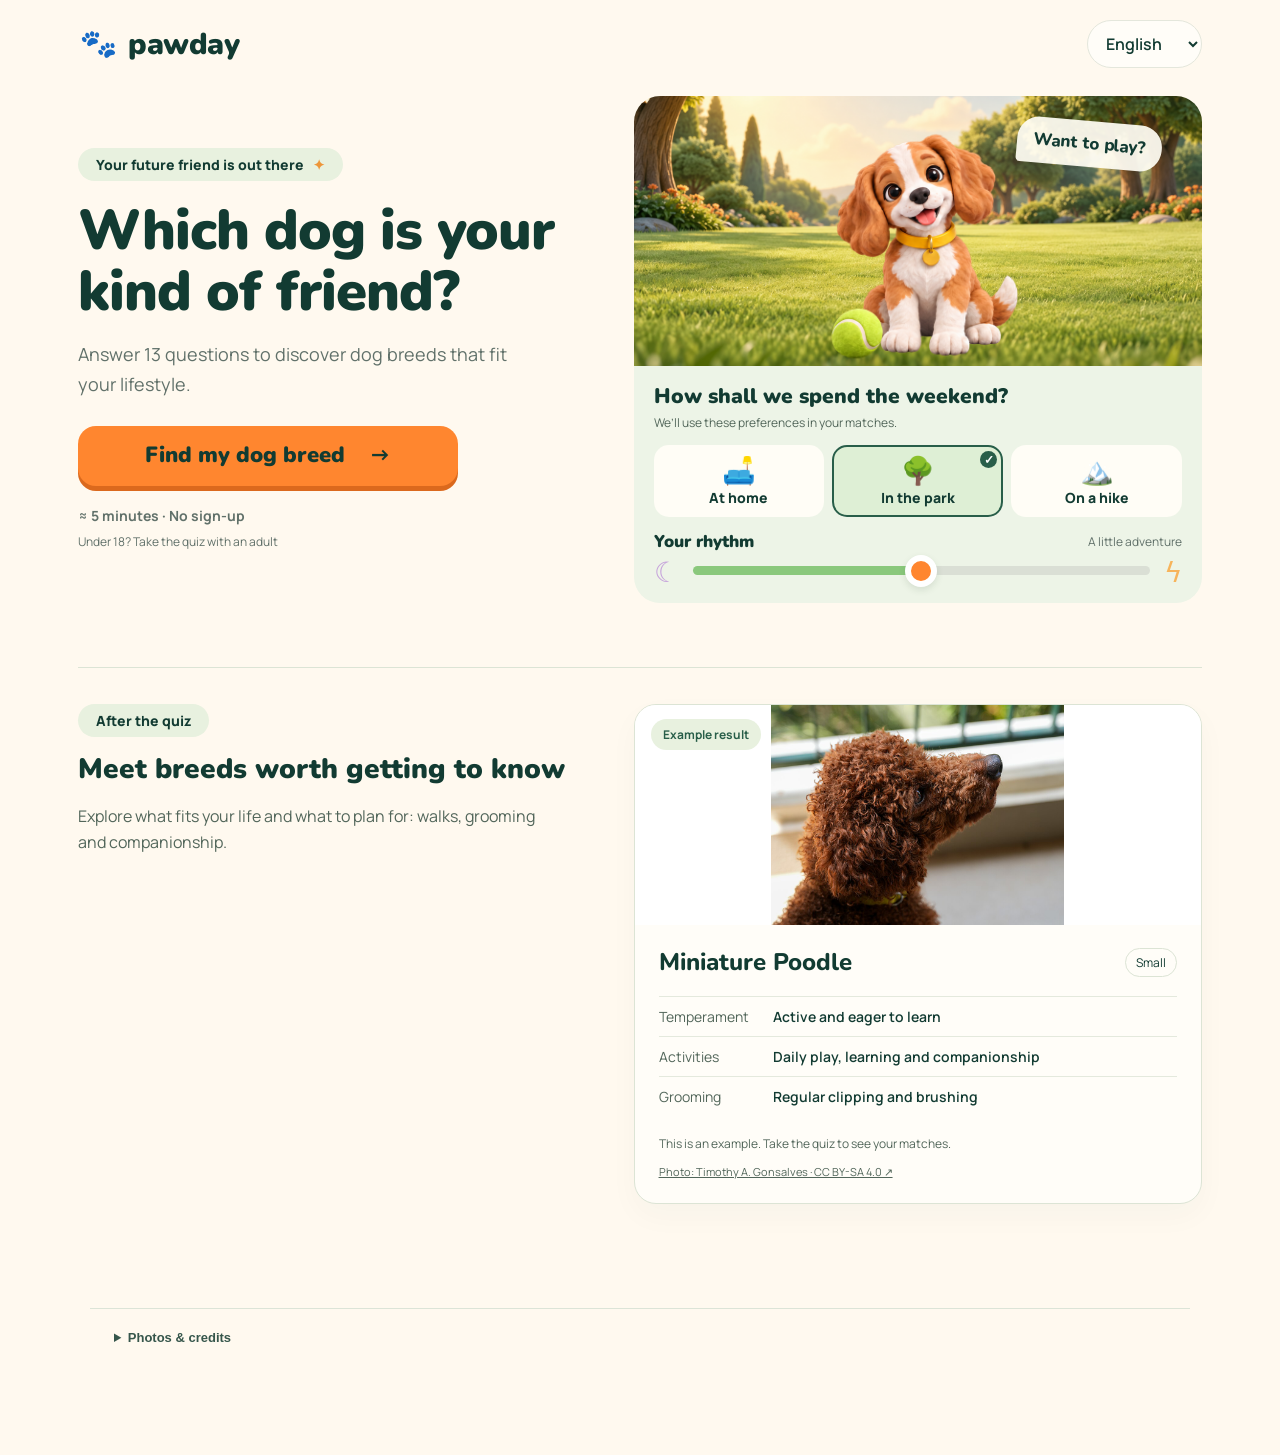
==== commit 21a6853c: "Enable installable multilingual Pawday PWA" ====
--- a/index.html
+++ b/index.html
@@ -1 +1 @@
-<!doctype html><html lang="ru"><head><meta charset="UTF-8"><meta name="viewport" content="width=device-width,initial-scale=1,viewport-fit=cover"><meta name="theme-color" content="#2349db"><title>Pawday — Твоя жизнь с собакой</title><meta name="description" content="Примерь жизнь с собакой: интерактивный подбор на русском, английском и китайском."><link rel="icon" type="image/svg+xml" href="data:image/svg+xml,%3Csvg xmlns='http://www.w3.org/2000/svg' viewBox='0 0 64 64'%3E%3Crect width='64' height='64' rx='18' fill='%232349db'/%3E%3Ctext x='10' y='47' font-size='44'%3E🐾%3C/text%3E%3C/svg%3E"><link rel="stylesheet" href="style.css"><link rel="stylesheet" href="youth-ui.css?v=24"><link rel="stylesheet" href="redesign.css?v=34"><link rel="stylesheet" href="playful.css?v=36"><link rel="stylesheet" href="results-design.css?v=53"><link rel="stylesheet" href="live-counter.css?v=47"><link rel="stylesheet" href="quiz-groups.css?v=51"><link rel="stylesheet" href="result-sharing.css?v=56"></head><body><a class="skip-link" href="#app">Skip to content</a><header><a class="brand" href="#" aria-label="Pawday"><span class="brand-icon" aria-hidden="true">🐾</span><span>pawday</span></a><div class="headright"><span id="prototype" class="badge"></span><select id="language" aria-label="Language"><option value="ru">Русский</option><option value="en">English</option><option value="zh">简体中文</option></select></div></header><main id="app"></main><script src="breeds.js?v=32"></script><script src="breed-evidence.js?v=32"></script><script src="app.js?v=51"></script><script src="breed-photos.js?v=55"></script><script src="breed-ratings.js?v=32"></script><script src="matching.js?v=54"></script><script src="youth-ui.js?v=31"></script><script src="breed-coats.js?v=34"></script><script src="coat-preferences.js?v=45"></script><script src="database-v6.js?v=55"></script><script src="database-v6-adapter.js?v=39"></script><script src="matcher-v6.js?v=51"></script><script src="matcher-v2-ui.js?v=51"></script><script src="live-counter.js?v=51"></script><script src="quiz-groups.js?v=51"></script><script src="redesign.js?v=51"></script><script src="playful.js?v=51"></script><script src="results-design.js?v=47&build=49"></script><script src="share-core.js?v=56"></script><script src="result-sharing.js?v=56"></script></body></html>
+<!doctype html><html lang="en"><head><base href="./"><meta charset="UTF-8"><meta name="viewport" content="width=device-width,initial-scale=1,viewport-fit=cover"><meta name="theme-color" content="#FF7A30"><title>Pawday — Smart Dog Breed Finder</title><meta name="description" content="Find a dog breed that fits your lifestyle."><link rel="icon" type="image/png" href="assets/icons/icon-192.png"><link rel="stylesheet" href="style.css"><link rel="stylesheet" href="youth-ui.css?v=24"><link rel="stylesheet" href="redesign.css?v=34"><link rel="stylesheet" href="playful.css?v=36"><link rel="stylesheet" href="results-design.css?v=53"><link rel="stylesheet" href="live-counter.css?v=47"><link rel="stylesheet" href="quiz-groups.css?v=51"><link rel="stylesheet" href="result-sharing.css?v=56"><link rel="manifest" href="manifest.json"><meta name="mobile-web-app-capable" content="yes"><meta name="apple-mobile-web-app-capable" content="yes"><meta name="apple-mobile-web-app-status-bar-style" content="default"><meta name="apple-mobile-web-app-title" content="Pawday"><link rel="apple-touch-icon" href="assets/icons/apple-touch-icon.png"><link rel="stylesheet" href="pwa/theme.css"></head><body><a class="skip-link" href="#app">Skip to content</a><header><a class="brand" href="#" aria-label="Pawday"><span class="brand-icon" aria-hidden="true">🐾</span><span>pawday</span></a><div class="headright"><span id="prototype" class="badge"></span><select id="language" aria-label="Language"><option value="ru">Русский</option><option value="en">English</option><option value="zh">简体中文</option></select></div></header><main id="app"></main><script src="breeds.js?v=32"></script><script src="breed-evidence.js?v=32"></script><script src="app.js?v=51"></script><script src="breed-photos.js?v=58"></script><script src="breed-ratings.js?v=32"></script><script src="matching.js?v=54"></script><script src="youth-ui.js?v=31"></script><script src="breed-coats.js?v=34"></script><script src="coat-preferences.js?v=45"></script><script src="database-v6.js?v=55"></script><script src="database-v6-adapter.js?v=39"></script><script src="pwa/cat-review.js?v=57"></script><script src="pwa/matcher-v6.js?v=51"></script><script src="matcher-v2-ui.js?v=51"></script><script src="live-counter.js?v=51"></script><script src="quiz-groups.js?v=51"></script><script src="redesign.js?v=51"></script><script src="playful.js?v=51"></script><script src="results-design.js?v=47&build=49"></script><script src="pwa/cat-guidance-ui.js?v=57"></script><script src="share-core.js?v=56"></script><script src="result-sharing.js?v=56"></script><script src="photo-credits.js?v=58"></script><script src="pwa/ownership-guidance-ui.js?v=59"></script><script src="pwa/rhythm.js"></script><script src="pwa/locales.js"></script><script src="pwa/register.js"></script></body></html>
--- a/pwa/theme.css
+++ b/pwa/theme.css
@@ -0,0 +1,38 @@
+:root{font-family:Manrope,'Noto Sans SC','PingFang SC','Microsoft YaHei',Arial,sans-serif;--display:Nunito,Manrope,'Noto Sans SC','PingFang SC','Microsoft YaHei',sans-serif;--bg:#fff9ef;--ink:#123b32;--accent:#285e49;--yellow:#ff862f}
+html[lang="zh-Hans"]{font-family:'Noto Sans SC','PingFang SC','Microsoft YaHei',Manrope,sans-serif;--display:'Noto Sans SC','PingFang SC','Microsoft YaHei',Nunito,sans-serif}
+html[lang="zh-Hans"] h1,html[lang="zh-Hans"] h2,html[lang="zh-Hans"] h3{letter-spacing:0;line-height:1.35}
+.playful-start,.primary:not(:disabled){color:#123b32}
+.playful-start:hover,.primary:not(:disabled):hover{background:#ff9a4d;color:#123b32}
+button:focus-visible,a:focus-visible,select:focus-visible,input:focus-visible{outline:3px solid #285e49;outline-offset:4px}
+@media(prefers-reduced-motion:reduce){*,*::before,*::after{animation:none!important;transition:none!important;scroll-behavior:auto!important}}
+/* Compact multilingual landing page; quiz and matching stay unchanged. */
+body>header{max-width:1180px;padding:20px 28px 0}
+main#app{max-width:1180px;padding:0 28px 40px}
+.playful-home{max-width:none;display:grid;grid-template-columns:minmax(0,1fr) minmax(0,1.12fr);gap:48px;align-items:center;padding-top:28px}
+.pawday-hero-copy{min-width:0;padding:12px 0}
+.playful-heading{text-align:left;margin:0;max-width:490px}
+.playful-heading h1{font-size:clamp(36px,4.5vw,56px);line-height:1.08;margin:20px 0 18px;letter-spacing:-1px}
+.playful-heading p{font-size:18px;line-height:1.65;max-width:460px}
+.playful-start{margin:26px 0 0;max-width:380px;min-height:60px;font-size:22px;border-radius:18px}
+.playful-meta,.playful-family{text-align:left;font-size:14px}
+.playful-meta{margin-top:19px;font-weight:700}.playful-family{max-width:370px;font-size:12px}
+.pawday-hero-visual{min-width:0}.playful-scene{height:270px;margin:0;border-radius:26px 26px 0 0;max-width:none}.home-pet{height:245px;width:245px;margin-left:-122.5px}
+.playful-controls{margin:0;max-width:none;padding:18px 20px;border-radius:0 0 26px 26px;border:0;box-shadow:none}
+.playful-controls h2{font-size:21px;margin:0 0 5px}.pawday-control-note{margin:0 0 13px;color:#52665a;font-size:12px;line-height:1.5}
+.place-options{gap:8px}.place-option{min-height:72px;padding:8px 4px;gap:3px;font-size:14px;border-radius:15px}.place-icon{font-size:27px}.place-check{width:17px;height:17px;font-size:12px;top:4px;right:4px}
+.rhythm-heading{margin-top:13px}.rhythm-heading label{font-size:17px}.rhythm-heading output{font-size:12px}.rhythm-track{margin-top:3px}.rhythm-track input{height:9px}
+.pawday-result-preview{display:grid;grid-template-columns:1fr 1.12fr;gap:48px;margin:64px auto 0;padding:36px 0;border-top:1px solid #dce4d5;align-items:center}
+.pawday-result-preview h2{font:900 28px/1.2 var(--display);margin:16px 0 12px}.pawday-result-preview p{color:#52665a;line-height:1.65;font-size:16px;max-width:460px}
+.pawday-example-card{background:#fffdf8;border:1px solid #dce4d5;border-radius:22px;padding:26px}.pawday-example-card>span{font-size:12px;color:#52665a}.pawday-example-card h3{font:800 23px/1.3 var(--display);margin:12px 0}.pawday-example-card ul{padding-left:20px;line-height:1.9;font-size:15px}.pawday-example-card small{font-size:12px;color:#52665a}
+@media(max-width:760px){body>header{max-width:540px;padding:14px 20px 0}main#app{padding:0 20px 28px}.playful-home{display:flex;flex-direction:column;gap:26px;max-width:500px;padding-top:18px}.pawday-hero-copy{width:100%;padding:0}.playful-heading{text-align:center;margin:auto}.home-kicker{font-size:12px}.playful-heading h1{font-size:36px;max-width:420px;margin:14px auto 12px;letter-spacing:-.6px}.playful-heading p{font-size:16px;line-height:1.55;margin:auto}.playful-start{max-width:none;margin-top:20px;font-size:21px;min-height:56px}.playful-meta,.playful-family{text-align:center;max-width:none}.playful-meta{margin-top:14px}.pawday-hero-visual{width:100%}.playful-scene{height:230px}.home-pet{height:215px;width:215px;margin-left:-107.5px}.playful-controls{padding:16px}.playful-controls h2{font-size:21px}.pawday-result-preview{grid-template-columns:1fr;gap:20px;max-width:500px;margin-top:36px;padding-top:28px}.pawday-result-preview h2{font-size:26px}.pawday-example-card{padding:22px}}
+@media(max-width:360px){.playful-heading h1{font-size:30px}.playful-controls h2{font-size:19px}.rhythm-heading output{font-size:11px}}
+
+.pawday-example-card{padding:0;overflow:hidden;box-shadow:0 12px 30px #123b3208}
+.pawday-example-top{position:relative;background:#fff;height:220px}.pawday-example-top img{display:block;width:100%;height:100%;object-fit:contain;object-position:center}
+.pawday-example-label{position:absolute;top:14px;left:16px;background:#e8f1df;color:#285e49;border-radius:20px;padding:7px 12px;font-size:12px;font-weight:700}
+.pawday-example-body{padding:22px 24px}.pawday-example-title{display:flex;align-items:center;justify-content:space-between;gap:12px}.pawday-example-title h3{margin:0;font-size:24px}.pawday-example-size{font-size:12px;white-space:nowrap;padding:5px 10px;border:1px solid #dce4d5;border-radius:20px}
+.pawday-example-facts{margin:18px 0}.pawday-example-facts>div{display:grid;grid-template-columns:100px 1fr;gap:14px;padding:9px 0;border-top:1px solid #e4e9dd;font-size:14px;line-height:1.5}.pawday-example-facts dt{color:#52665a}.pawday-example-facts dd{margin:0;font-weight:600}.pawday-example-body small{display:block;line-height:1.6}.pawday-photo-credit{display:inline-block;margin-top:10px;color:#52665a;font-size:11px;text-decoration:underline}
+@media(max-width:760px){.pawday-example-card{padding:0}.pawday-example-body{padding:20px}.pawday-example-title h3{font-size:22px}.pawday-example-facts>div{grid-template-columns:85px 1fr;gap:10px}}
+@media(min-width:761px){.pawday-result-preview{align-items:start}}
+
+.pwa-controls{max-width:1040px;margin:16px auto;padding:16px;text-align:center;color:#123b32}.pwa-controls button{background:#FF7A30;border:0;border-radius:16px;padding:12px 20px;font:inherit;cursor:pointer}.pwa-controls button[hidden]{display:none}.pwa-controls small{display:block}.pwa-controls p{font-size:13px}button:focus-visible{outline:3px solid #123b32;outline-offset:3px}
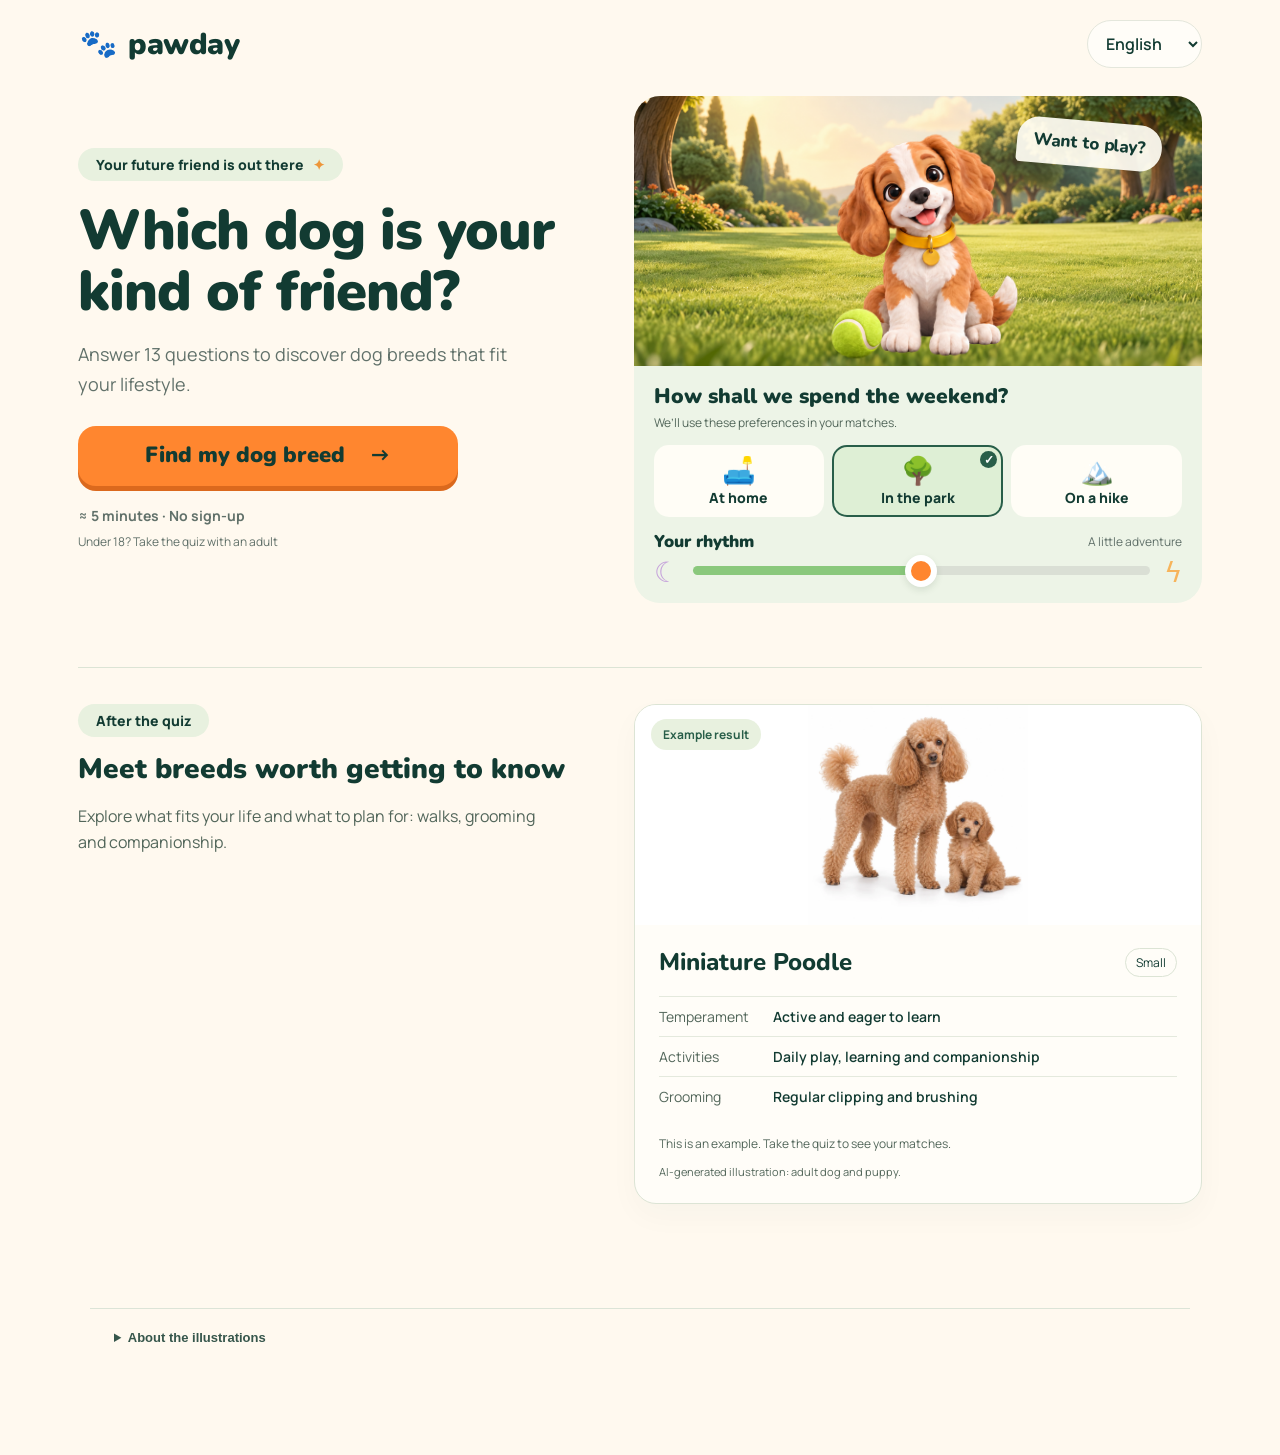
==== commit 91a7f3a8: "Publish 142 adult-and-puppy illustrations in Pawday PWA Add the verified 142 WebP illustrations and " ====
--- a/index.html
+++ b/index.html
@@ -1 +1 @@
-<!doctype html><html lang="en"><head><base href="./"><meta charset="UTF-8"><meta name="viewport" content="width=device-width,initial-scale=1,viewport-fit=cover"><meta name="theme-color" content="#FF7A30"><title>Pawday — Smart Dog Breed Finder</title><meta name="description" content="Find a dog breed that fits your lifestyle."><link rel="icon" type="image/png" href="assets/icons/icon-192.png"><link rel="stylesheet" href="style.css"><link rel="stylesheet" href="youth-ui.css?v=24"><link rel="stylesheet" href="redesign.css?v=34"><link rel="stylesheet" href="playful.css?v=36"><link rel="stylesheet" href="results-design.css?v=53"><link rel="stylesheet" href="live-counter.css?v=47"><link rel="stylesheet" href="quiz-groups.css?v=51"><link rel="stylesheet" href="result-sharing.css?v=56"><link rel="manifest" href="manifest.json"><meta name="mobile-web-app-capable" content="yes"><meta name="apple-mobile-web-app-capable" content="yes"><meta name="apple-mobile-web-app-status-bar-style" content="default"><meta name="apple-mobile-web-app-title" content="Pawday"><link rel="apple-touch-icon" href="assets/icons/apple-touch-icon.png"><link rel="stylesheet" href="pwa/theme.css"></head><body><a class="skip-link" href="#app">Skip to content</a><header><a class="brand" href="#" aria-label="Pawday"><span class="brand-icon" aria-hidden="true">🐾</span><span>pawday</span></a><div class="headright"><span id="prototype" class="badge"></span><select id="language" aria-label="Language"><option value="ru">Русский</option><option value="en">English</option><option value="zh">简体中文</option></select></div></header><main id="app"></main><script src="breeds.js?v=32"></script><script src="breed-evidence.js?v=32"></script><script src="app.js?v=51"></script><script src="breed-photos.js?v=58"></script><script src="breed-ratings.js?v=32"></script><script src="matching.js?v=54"></script><script src="youth-ui.js?v=31"></script><script src="breed-coats.js?v=34"></script><script src="coat-preferences.js?v=45"></script><script src="database-v6.js?v=55"></script><script src="database-v6-adapter.js?v=39"></script><script src="pwa/cat-review.js?v=57"></script><script src="pwa/matcher-v6.js?v=51"></script><script src="matcher-v2-ui.js?v=51"></script><script src="live-counter.js?v=51"></script><script src="quiz-groups.js?v=51"></script><script src="redesign.js?v=51"></script><script src="playful.js?v=51"></script><script src="results-design.js?v=47&build=49"></script><script src="pwa/cat-guidance-ui.js?v=57"></script><script src="share-core.js?v=56"></script><script src="result-sharing.js?v=56"></script><script src="photo-credits.js?v=58"></script><script src="pwa/ownership-guidance-ui.js?v=59"></script><script src="pwa/rhythm.js"></script><script src="pwa/locales.js"></script><script src="pwa/register.js"></script></body></html>
+<!doctype html><html lang="en"><head><base href="./"><meta charset="UTF-8"><meta name="viewport" content="width=device-width,initial-scale=1,viewport-fit=cover"><meta name="theme-color" content="#FF7A30"><title>Pawday — Smart Dog Breed Finder</title><meta name="description" content="Find a dog breed that fits your lifestyle."><link rel="icon" type="image/png" href="assets/icons/icon-192.png"><link rel="stylesheet" href="style.css"><link rel="stylesheet" href="youth-ui.css?v=24"><link rel="stylesheet" href="redesign.css?v=34"><link rel="stylesheet" href="playful.css?v=36"><link rel="stylesheet" href="results-design.css?v=53"><link rel="stylesheet" href="live-counter.css?v=47"><link rel="stylesheet" href="quiz-groups.css?v=51"><link rel="stylesheet" href="result-sharing.css?v=56"><link rel="manifest" href="manifest.json"><meta name="mobile-web-app-capable" content="yes"><meta name="apple-mobile-web-app-capable" content="yes"><meta name="apple-mobile-web-app-status-bar-style" content="default"><meta name="apple-mobile-web-app-title" content="Pawday"><link rel="apple-touch-icon" href="assets/icons/apple-touch-icon.png"><link rel="stylesheet" href="pwa/theme.css"></head><body><a class="skip-link" href="#app">Skip to content</a><header><a class="brand" href="#" aria-label="Pawday"><span class="brand-icon" aria-hidden="true">🐾</span><span>pawday</span></a><div class="headright"><span id="prototype" class="badge"></span><select id="language" aria-label="Language"><option value="ru">Русский</option><option value="en">English</option><option value="zh">简体中文</option></select></div></header><main id="app"></main><script src="breeds.js?v=32"></script><script src="breed-evidence.js?v=32"></script><script src="app.js?v=51"></script><script src="breed-photos.js?v=58"></script><script src="breed-ratings.js?v=32"></script><script src="matching.js?v=54"></script><script src="youth-ui.js?v=31"></script><script src="breed-coats.js?v=34"></script><script src="coat-preferences.js?v=45"></script><script src="database-v6.js?v=55"></script><script src="database-v6-adapter.js?v=39"></script><script src="adult-puppy-photos.js?v=20261027-prod1"></script><script src="pwa/cat-review.js?v=57"></script><script src="pwa/matcher-v6.js?v=51"></script><script src="matcher-v2-ui.js?v=51"></script><script src="live-counter.js?v=51"></script><script src="quiz-groups.js?v=51"></script><script src="redesign.js?v=51"></script><script src="playful.js?v=51"></script><script src="results-design.js?v=47&build=49"></script><script src="pwa/cat-guidance-ui.js?v=57"></script><script src="share-core.js?v=56"></script><script src="result-sharing.js?v=56"></script><script src="pwa/adult-puppy-credits.js?v=20261027-prod1"></script><script src="pwa/ownership-guidance-ui.js?v=59"></script><script src="pwa/rhythm.js"></script><script src="pwa/locales.js"></script><script src="pwa/register.js"></script></body></html>
